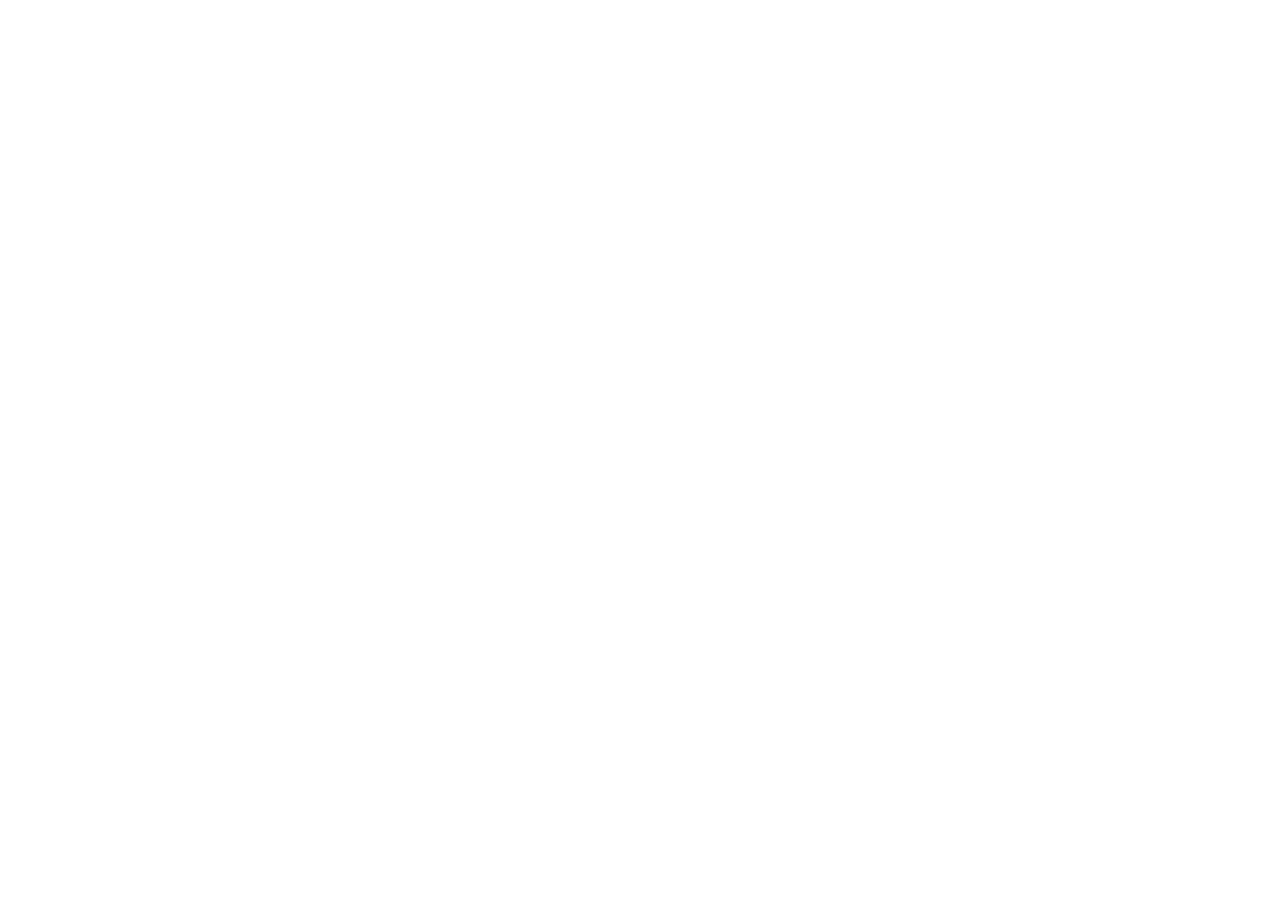
==== index.html @ be6719bd "Initial commit" ====
<!DOCTYPE html>
<html lang="en">
<head>
  <meta charset="UTF-8">
  <meta http-equiv="X-UA-Compatible" content="IE=edge">
  <meta name="viewport" content="width=device-width, initial-scale=1.0">
  <title>Dars-9</title>
  <link rel="stylesheet" href="css/main.css">
</head>
<body>

</body>
</html>
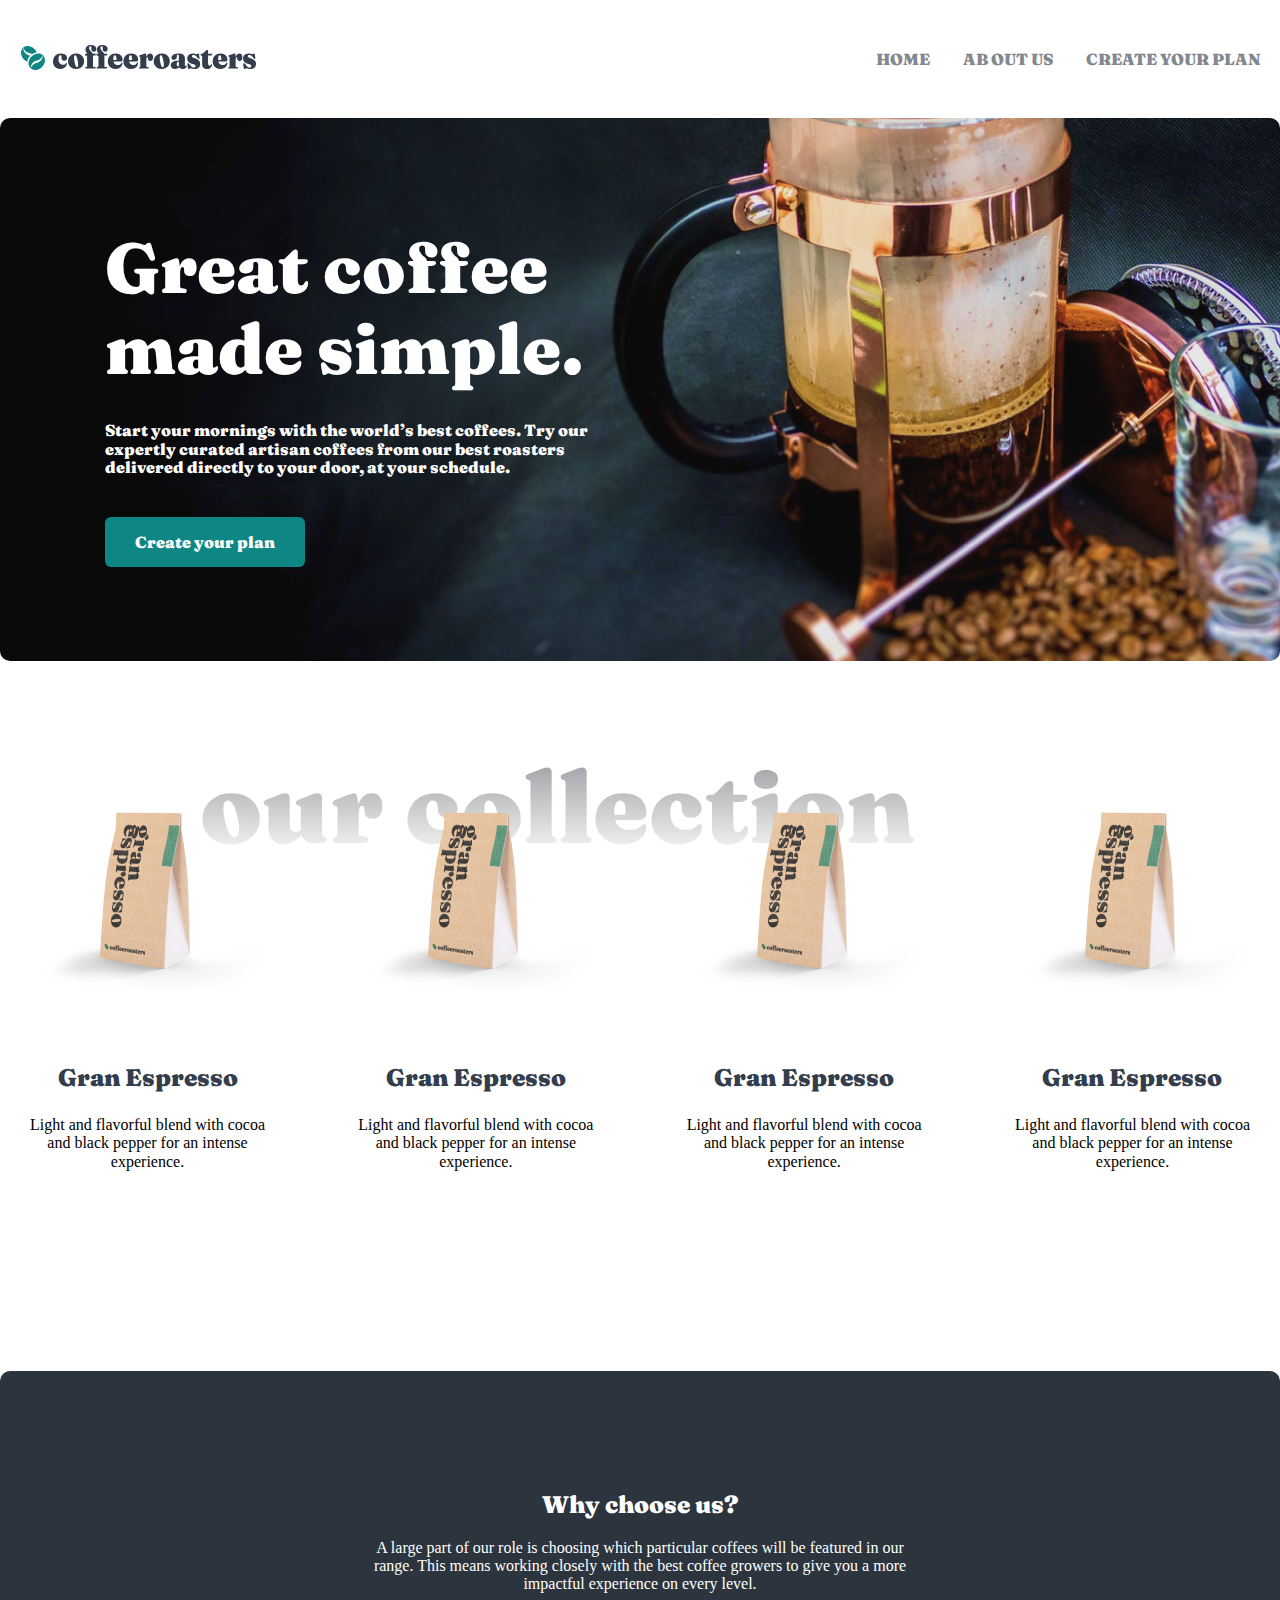
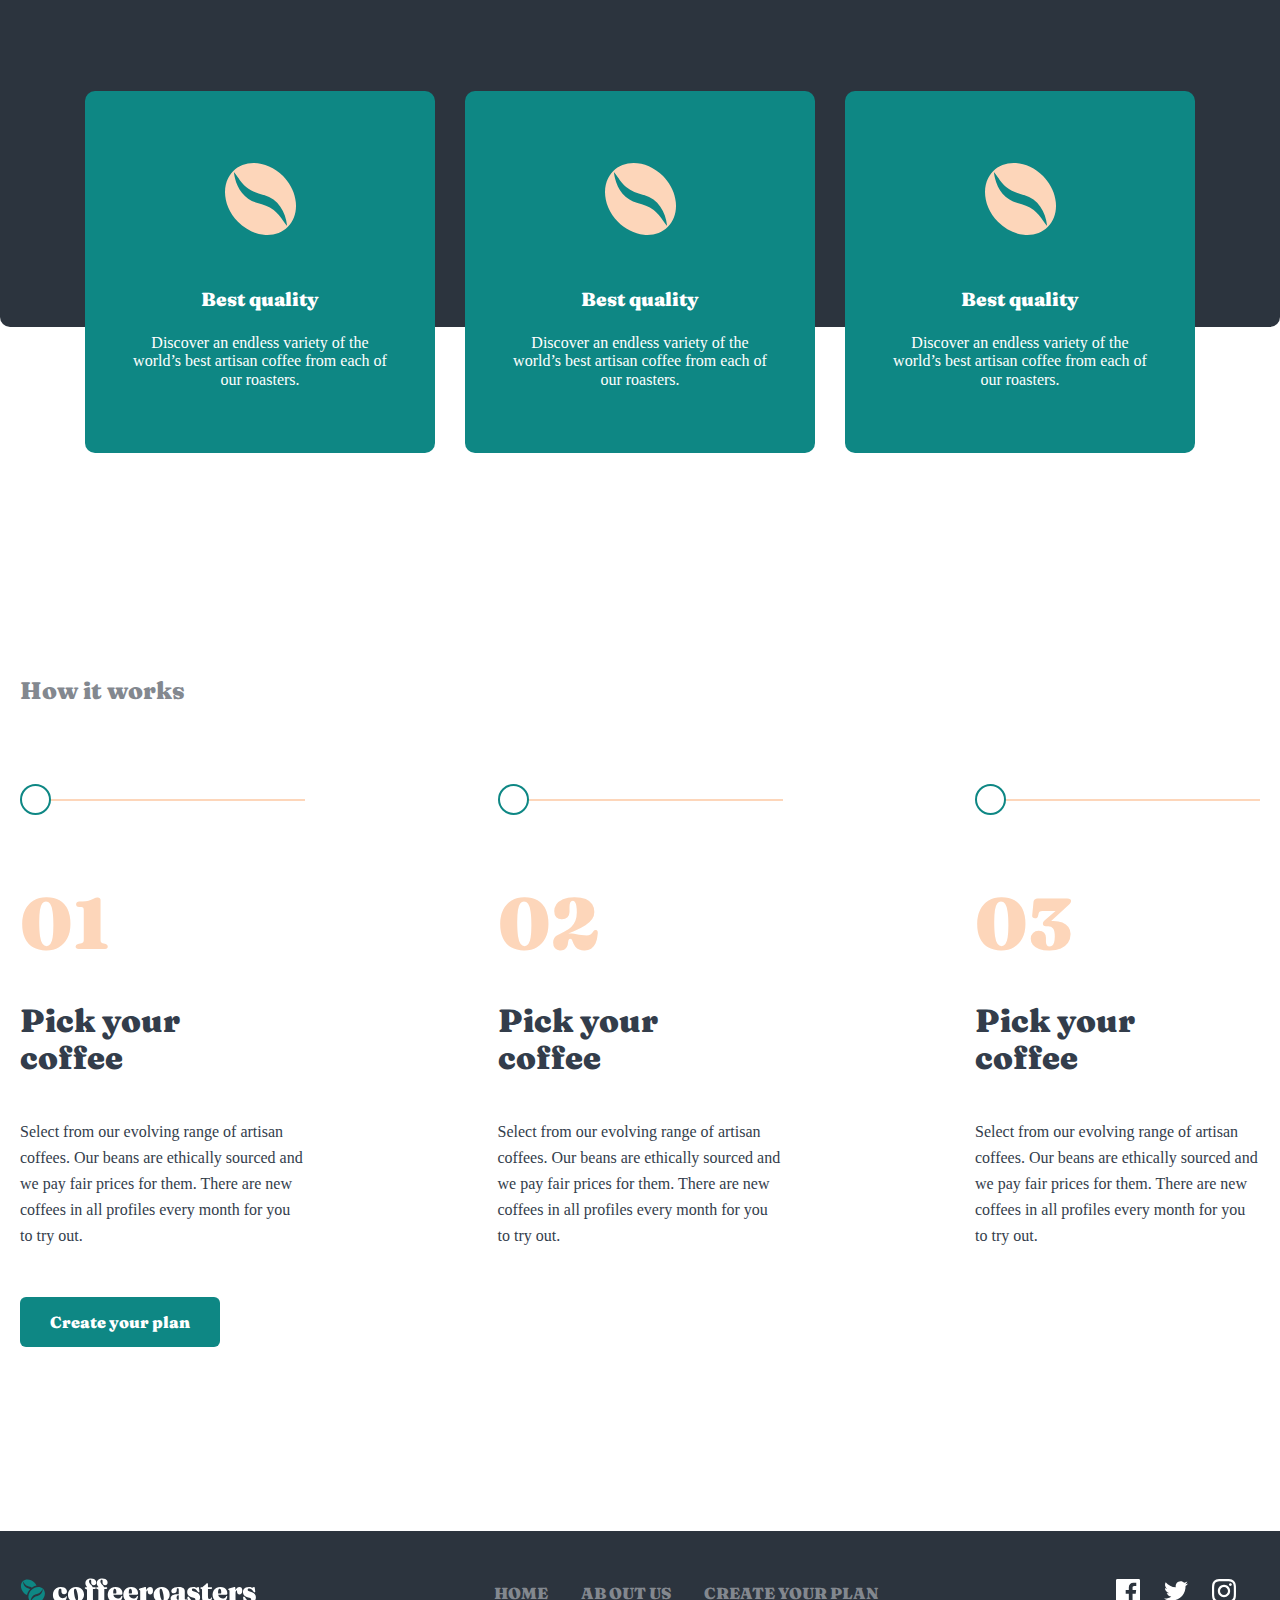
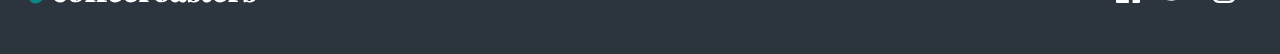
==== commit 1f959dd0: "home page" ====
--- a/index.html
+++ b/index.html
@@ -1,13 +1,311 @@
 <!DOCTYPE html>
 <html lang="en">
-<head>
-  <meta charset="UTF-8">
-  <meta http-equiv="X-UA-Compatible" content="IE=edge">
-  <meta name="viewport" content="width=device-width, initial-scale=1.0">
-  <title>Dars-9</title>
-  <link rel="stylesheet" href="css/main.css">
-</head>
-<body>
-
-</body>
-</html>+  <head>
+    <meta charset="UTF-8" />
+    <meta http-equiv="X-UA-Compatible" content="IE=edge" />
+    <meta name="viewport" content="width=device-width, initial-scale=1.0" />
+    <title>Cofferoasters</title>
+    <link rel="stylesheet" href="css/main.css" />
+  </head>
+  <body>
+    <header class="site-header">
+      <section class="header-section">
+        <div class="header-section__wrapper container">
+          <a class="site-logo" href="index.html">
+            <svg
+              width="237"
+              height="27"
+              viewBox="0 0 237 27"
+              fill="none"
+              xmlns="http://www.w3.org/2000/svg"
+            >
+              <g id="Group 5">
+                <path
+                  id="coffeeroasters"
+                  fill-rule="evenodd"
+                  clip-rule="evenodd"
+                  d="M75.7514 23.8595C75.7514 24.3664 75.4961 24.6198 74.9854 24.6198H65.9885C65.7712 24.6198 65.5946 24.5565 65.4588 24.4298C65.323 24.303 65.2551 24.124 65.2551 23.8926C65.2551 23.6942 65.3013 23.5344 65.3936 23.4132C65.486 23.292 65.6299 23.1928 65.8255 23.1157L66.5264 22.9008C66.7002 22.8457 66.836 22.741 66.9338 22.5868C67.0316 22.4325 67.0805 22.2121 67.0805 21.9256V12.3719C67.0805 12.2176 67.0425 12.0882 66.9664 11.9835C66.8904 11.8788 66.7491 11.7824 66.5427 11.6942L65.5974 11.3802C65.3474 11.259 65.1682 11.1295 65.0595 10.9917C64.9508 10.854 64.8965 10.686 64.8965 10.4876C64.8965 10.2893 64.9644 10.1267 65.1002 10L65.1536 9.95545C65.2837 9.85843 65.4534 9.80992 65.6625 9.80992H67.0928L67.0815 9.71333C67.051 9.52014 66.9746 9.33471 66.8523 9.15702C66.6894 8.92011 66.5046 8.65289 66.2982 8.35537C66.0917 8.05785 65.907 7.70248 65.744 7.28926C65.5811 6.87603 65.4996 6.36639 65.4996 5.76033C65.4996 4.3168 65.9885 3.16253 66.9664 2.29752C67.9444 1.43251 69.3352 1 71.1389 1C72.3015 1 73.2659 1.18733 74.0319 1.56198C74.798 1.93664 75.3711 2.43526 75.7514 3.05785C76.1317 3.68044 76.3219 4.36088 76.3219 5.09917C76.3219 5.9697 76.0964 6.62259 75.6455 7.05785C75.1946 7.49311 74.616 7.71074 73.9097 7.71074C73.1273 7.71074 72.4971 7.4573 72.019 6.95041C71.5409 6.44353 71.3019 5.77135 71.3019 4.93388V3.46281C71.3019 3.07713 71.2258 2.79339 71.0737 2.61157C70.9216 2.42975 70.688 2.33884 70.3729 2.33884C69.9708 2.33884 69.6666 2.47658 69.4601 2.75207C69.2537 3.02755 69.1505 3.42424 69.1505 3.94215C69.1505 4.47107 69.2727 4.96694 69.5172 5.42975C69.7617 5.89256 70.0632 6.32507 70.4218 6.72727C70.7803 7.12948 71.1389 7.51515 71.4975 7.8843C71.856 8.25344 72.1576 8.61708 72.402 8.97521L72.4717 9.08256C72.6037 9.29711 72.6918 9.51066 72.7358 9.72322L72.7507 9.80992H75.1647C75.4146 9.80992 75.6075 9.86226 75.7433 9.96694C75.8791 10.0716 75.947 10.2342 75.947 10.4545C75.947 10.7851 75.8058 11.0551 75.5232 11.2645C75.2407 11.4738 74.7952 11.5785 74.1868 11.5785H73.0295V21.876C73.0295 22.1846 73.0757 22.4215 73.1681 22.5868C73.2604 22.7521 73.4098 22.8512 73.6163 22.8843L75.018 23.0992C75.2679 23.1322 75.4526 23.2121 75.5721 23.3388C75.6917 23.4656 75.7514 23.6391 75.7514 23.8595ZM43.6593 24.2397C42.6814 24.7135 41.5405 24.9504 40.2366 24.9504C38.8567 24.9504 37.6207 24.6584 36.5287 24.0744C35.4367 23.4904 34.5755 22.6446 33.9453 21.5372C33.3151 20.4298 33 19.0826 33 17.4959C33 15.9642 33.3287 14.595 33.9861 13.3884C34.6434 12.1818 35.5589 11.2287 36.7324 10.5289C37.9059 9.8292 39.275 9.47934 40.8397 9.47934C42.1762 9.47934 43.3035 9.67769 44.2216 10.0744C45.1398 10.4711 45.8406 11.0083 46.3242 11.686C46.8077 12.3636 47.0495 13.1212 47.0495 13.9587C47.0495 14.8402 46.7968 15.5317 46.2916 16.0331C45.7863 16.5344 45.099 16.7851 44.2298 16.7851C43.3388 16.7851 42.6624 16.5289 42.2006 16.0165C41.7388 15.5041 41.5079 14.8017 41.5079 13.9091V12.8512C41.5079 12.3113 41.4101 11.9036 41.2145 11.6281C41.0189 11.3526 40.7419 11.2149 40.3833 11.2149C40.0247 11.2149 39.7015 11.3609 39.4135 11.6529C39.1256 11.9449 38.9028 12.3829 38.7453 12.9669C38.5877 13.551 38.509 14.2727 38.509 15.1322C38.509 16.3664 38.691 17.4022 39.055 18.2397C39.419 19.0771 39.9161 19.7052 40.5463 20.124C41.1765 20.5427 41.8936 20.7521 42.6977 20.7521C43.5018 20.7521 44.1755 20.6336 44.7187 20.3967C45.262 20.1598 45.6804 19.7603 45.9737 19.1983C46.1367 19.0441 46.2644 18.9449 46.3568 18.9008C46.4491 18.8567 46.5388 18.8347 46.6257 18.8347C46.7344 18.8457 46.824 18.8981 46.8946 18.9917C46.9652 19.0854 46.9951 19.2314 46.9843 19.4298C46.8973 20.5096 46.5659 21.4628 45.99 22.2893C45.4142 23.1157 44.6373 23.7658 43.6593 24.2397ZM60.2269 23.9091C59.0045 24.5813 57.5838 24.9174 55.9648 24.9174C54.3893 24.9174 53.0066 24.5895 51.8168 23.9339C50.627 23.2782 49.7007 22.3719 49.0379 21.2149C48.3751 20.0579 48.0437 18.719 48.0437 17.1983C48.0437 15.7438 48.3914 14.4353 49.0868 13.2727C49.7822 12.1102 50.7438 11.1873 51.9717 10.5041C53.1995 9.82094 54.612 9.47934 56.2093 9.47934C57.7957 9.47934 59.1811 9.80992 60.3655 10.4711C61.5498 11.1322 62.4734 12.0468 63.1362 13.2149C63.7991 14.3829 64.1305 15.7328 64.1305 17.2645C64.1305 18.719 63.7855 20.022 63.0955 21.1736C62.4055 22.3251 61.4493 23.2369 60.2269 23.9091ZM57.2035 23.1983C56.8667 23.2645 56.538 23.1157 56.2175 22.7521C55.8969 22.3884 55.5927 21.7769 55.3047 20.9174C55.0168 20.0579 54.7424 18.9284 54.4817 17.5289C54.2317 16.1295 54.0905 14.978 54.0579 14.0744C54.0253 13.1708 54.0905 12.4876 54.2535 12.0248C54.4165 11.562 54.6664 11.292 55.0032 11.2149C55.3401 11.1488 55.6687 11.2975 55.9893 11.6612C56.3098 12.0248 56.6168 12.6364 56.9102 13.4959C57.2035 14.3554 57.4806 15.4848 57.7414 16.8843C58.0022 18.2837 58.1461 19.438 58.1733 20.3471C58.2005 21.2562 58.1298 21.9421 57.9614 22.405C57.793 22.8678 57.5404 23.1322 57.2035 23.1983ZM86.3619 24.6198C86.8726 24.6198 87.1279 24.3664 87.1279 23.8595C87.1279 23.6391 87.0681 23.4656 86.9486 23.3388C86.8291 23.2121 86.6444 23.1322 86.3945 23.0992L84.9928 22.8843C84.7863 22.8512 84.6369 22.7521 84.5446 22.5868C84.4522 22.4215 84.406 22.1846 84.406 21.876V11.5785H85.5632C86.1717 11.5785 86.6172 11.4738 86.8997 11.2645C87.1822 11.0551 87.3235 10.7851 87.3235 10.4545C87.3235 10.2342 87.2556 10.0716 87.1198 9.96694C86.9839 9.86226 86.7911 9.80992 86.5411 9.80992H84.1271L84.1122 9.72322C84.0682 9.51066 83.9802 9.29711 83.8482 9.08256L83.7785 8.97521C83.534 8.61708 83.2325 8.25344 82.8739 7.8843C82.5154 7.51515 82.1568 7.12948 81.7982 6.72727C81.4397 6.32507 81.1381 5.89256 80.8937 5.42975C80.6492 4.96694 80.5269 4.47107 80.5269 3.94215C80.5269 3.42424 80.6302 3.02755 80.8366 2.75207C81.0431 2.47658 81.3473 2.33884 81.7493 2.33884C82.0644 2.33884 82.2981 2.42975 82.4502 2.61157C82.6023 2.79339 82.6784 3.07713 82.6784 3.46281V4.93388C82.6784 5.77135 82.9174 6.44353 83.3955 6.95041C83.8736 7.4573 84.5038 7.71074 85.2862 7.71074C85.9924 7.71074 86.571 7.49311 87.022 7.05785C87.4729 6.62259 87.6984 5.9697 87.6984 5.09917C87.6984 4.36088 87.5082 3.68044 87.1279 3.05785C86.7476 2.43526 86.1744 1.93664 85.4084 1.56198C84.6424 1.18733 83.678 1 82.5154 1C80.7117 1 79.3208 1.43251 78.3429 2.29752C77.365 3.16253 76.876 4.3168 76.876 5.76033C76.876 6.36639 76.9575 6.87603 77.1205 7.28926C77.2835 7.70248 77.4682 8.05785 77.6747 8.35537C77.8811 8.65289 78.0658 8.92011 78.2288 9.15702C78.3511 9.33471 78.4275 9.52014 78.458 9.71333L78.4692 9.80992H77.039C76.8299 9.80992 76.6602 9.85843 76.5301 9.95545L76.4767 10C76.3409 10.1267 76.273 10.2893 76.273 10.4876C76.273 10.686 76.3273 10.854 76.436 10.9917C76.5446 11.1295 76.7239 11.259 76.9738 11.3802L77.9192 11.6942C78.1256 11.7824 78.2669 11.8788 78.3429 11.9835C78.419 12.0882 78.457 12.2176 78.457 12.3719V21.9256C78.457 22.2121 78.4081 22.4325 78.3103 22.5868C78.2125 22.741 78.0767 22.8457 77.9029 22.9008L77.202 23.1157C77.0064 23.1928 76.8625 23.292 76.7701 23.4132C76.6777 23.5344 76.6316 23.6942 76.6316 23.8926C76.6316 24.124 76.6995 24.303 76.8353 24.4298C76.9711 24.5565 77.1477 24.6198 77.365 24.6198H86.3619ZM99.1237 24.1405C98.0697 24.6804 96.8528 24.9504 95.4728 24.9504C93.9516 24.9504 92.6151 24.6336 91.4633 24C90.3116 23.3664 89.4124 22.4793 88.7659 21.3388C88.1194 20.1983 87.7961 18.8788 87.7961 17.3802C87.7961 15.8044 88.1085 14.4242 88.7333 13.2397C89.3581 12.0551 90.2627 11.1322 91.447 10.4711C92.6314 9.80992 94.0548 9.47934 95.7173 9.47934C97.1299 9.47934 98.3468 9.75758 99.3682 10.314C100.39 10.8705 101.175 11.6253 101.723 12.5785C102.272 13.5317 102.546 14.5923 102.546 15.7603C102.546 16.2672 102.411 16.6667 102.139 16.9587L102.074 17.0235C101.806 17.2723 101.437 17.3967 100.965 17.3967H93.5147L93.5307 17.4729C93.7284 18.3804 94.0661 19.1071 94.5438 19.6529C95.3587 20.584 96.4453 21.0496 97.8035 21.0496C98.6728 21.0496 99.4416 20.8512 100.11 20.4545C100.778 20.0578 101.226 19.5069 101.454 18.8017C101.585 18.6584 101.702 18.562 101.805 18.5124C101.908 18.4628 101.998 18.438 102.074 18.438C102.182 18.438 102.275 18.4821 102.351 18.5702C102.427 18.6584 102.465 18.8072 102.465 19.0165C102.465 20.0964 102.172 21.0854 101.585 21.9835C100.998 22.8815 100.178 23.6005 99.1237 24.1405ZM93.3447 16.0717C93.3291 15.8181 93.3214 15.5546 93.3214 15.281C93.3214 14.2452 93.3975 13.4298 93.5496 12.8347C93.7017 12.2397 93.8973 11.8182 94.1363 11.5702C94.3754 11.3223 94.6416 11.1983 94.935 11.1983C95.3153 11.1983 95.6711 11.5234 96.0025 12.1736C96.3339 12.8237 96.4996 13.9036 96.4996 15.4132C96.4996 15.876 96.2932 16.1074 95.8803 16.1074H93.3467L93.3447 16.0717ZM114.705 24.1405C113.651 24.6804 112.434 24.9504 111.054 24.9504C109.533 24.9504 108.197 24.6336 107.045 24C105.893 23.3664 104.994 22.4793 104.347 21.3388C103.701 20.1983 103.378 18.8788 103.378 17.3802C103.378 15.8044 103.69 14.4242 104.315 13.2397C104.94 12.0551 105.844 11.1322 107.029 10.4711C108.213 9.80992 109.636 9.47934 111.299 9.47934C112.711 9.47934 113.928 9.75758 114.95 10.314C115.971 10.8705 116.756 11.6253 117.305 12.5785C117.854 13.5317 118.128 14.5923 118.128 15.7603C118.128 16.2672 117.992 16.6667 117.721 16.9587L117.656 17.0235C117.388 17.2723 117.018 17.3967 116.547 17.3967H109.096L109.112 17.4729C109.31 18.3804 109.648 19.1071 110.125 19.6529C110.94 20.584 112.027 21.0496 113.385 21.0496C114.254 21.0496 115.023 20.8512 115.691 20.4545C116.36 20.0578 116.808 19.5069 117.036 18.8017C117.166 18.6584 117.283 18.562 117.386 18.5124C117.49 18.4628 117.579 18.438 117.655 18.438C117.764 18.438 117.856 18.4821 117.932 18.5702C118.008 18.6584 118.046 18.8072 118.046 19.0165C118.046 20.0964 117.753 21.0854 117.166 21.9835C116.58 22.8815 115.759 23.6005 114.705 24.1405ZM108.926 16.0717C108.911 15.8181 108.903 15.5546 108.903 15.281C108.903 14.2452 108.979 13.4298 109.131 12.8347C109.283 12.2397 109.479 11.8182 109.718 11.5702C109.957 11.3223 110.223 11.1983 110.517 11.1983C110.897 11.1983 111.253 11.5234 111.584 12.1736C111.915 12.8237 112.081 13.9036 112.081 15.4132C112.081 15.876 111.875 16.1074 111.462 16.1074H108.928L108.926 16.0717ZM128.6 24.4132C128.464 24.551 128.266 24.6198 128.005 24.6198H119.856C119.617 24.6198 119.429 24.5537 119.293 24.4215C119.158 24.2893 119.09 24.1074 119.09 23.876C119.09 23.6997 119.13 23.5537 119.212 23.438C119.293 23.3223 119.405 23.2149 119.546 23.1157L119.921 22.9669C120.062 22.9008 120.16 22.7961 120.214 22.6529C120.269 22.5096 120.296 22.2727 120.296 21.9421V13.5455C120.296 13.281 120.266 13.0909 120.206 12.9752C120.146 12.8595 120.046 12.7686 119.905 12.7025L119.481 12.6529C119.329 12.5647 119.217 12.4711 119.147 12.3719C119.076 12.2727 119.041 12.146 119.041 11.9917C119.041 11.8154 119.095 11.6584 119.204 11.5207C119.312 11.3829 119.497 11.2645 119.758 11.1653L124.387 9.82645C124.658 9.71625 124.886 9.63912 125.071 9.59504C125.256 9.55096 125.413 9.52893 125.544 9.52893C125.729 9.52893 125.867 9.59504 125.959 9.72727L125.989 9.77523C126.065 9.91344 126.118 10.1344 126.147 10.438L126.271 13.0064L126.299 12.9116C126.354 12.7327 126.415 12.5611 126.481 12.3967C126.878 11.4105 127.402 10.6777 128.054 10.1983C128.706 9.71901 129.418 9.47934 130.189 9.47934C131.123 9.47934 131.841 9.79339 132.34 10.4215C132.84 11.0496 133.09 12.0028 133.09 13.281C133.09 14.5482 132.829 15.4793 132.308 16.0744C131.786 16.6694 131.113 16.9669 130.287 16.9669C129.483 16.9669 128.888 16.7631 128.502 16.3554C128.116 15.9477 127.913 15.3691 127.891 14.6198L127.875 13.9587C127.864 13.7052 127.815 13.5069 127.728 13.3636C127.641 13.2204 127.5 13.1488 127.304 13.1488C127.109 13.1488 126.937 13.2507 126.791 13.4545C126.644 13.6584 126.533 13.9697 126.457 14.3884C126.381 14.8072 126.343 15.3416 126.343 15.9917V21.8099C126.343 22.1185 126.391 22.3636 126.489 22.5455C126.587 22.7273 126.739 22.8402 126.946 22.8843L128.168 23.1322C128.396 23.1653 128.559 23.2507 128.657 23.3884C128.755 23.5262 128.804 23.6887 128.804 23.876C128.804 24.0964 128.736 24.2755 128.6 24.4132ZM141.631 24.9174C143.25 24.9174 144.67 24.5813 145.893 23.9091C147.115 23.2369 148.071 22.3251 148.761 21.1736C149.451 20.022 149.796 18.719 149.796 17.2645C149.796 15.7328 149.465 14.3829 148.802 13.2149C148.139 12.0468 147.216 11.1322 146.031 10.4711C144.847 9.80992 143.462 9.47934 141.875 9.47934C140.278 9.47934 138.865 9.82094 137.637 10.5041C136.41 11.1873 135.448 12.1102 134.753 13.2727C134.057 14.4353 133.71 15.7438 133.71 17.1983C133.71 18.719 134.041 20.0579 134.704 21.2149C135.367 22.3719 136.293 23.2782 137.483 23.9339C138.672 24.5895 140.055 24.9174 141.631 24.9174ZM141.883 22.7521C142.204 23.1157 142.533 23.2645 142.869 23.1983C143.206 23.1322 143.459 22.8678 143.627 22.405C143.796 21.9421 143.866 21.2562 143.839 20.3471C143.812 19.438 143.668 18.2837 143.407 16.8843C143.146 15.4848 142.869 14.3554 142.576 13.4959C142.283 12.6364 141.976 12.0248 141.655 11.6612C141.335 11.2975 141.006 11.1488 140.669 11.2149C140.332 11.292 140.082 11.562 139.919 12.0248C139.756 12.4876 139.691 13.1708 139.724 14.0744C139.756 14.978 139.898 16.1295 140.147 17.5289C140.408 18.9284 140.683 20.0579 140.971 20.9174C141.259 21.7769 141.563 22.3884 141.883 22.7521ZM162.721 24.9504C163.634 24.9504 164.384 24.7824 164.97 24.4463C165.557 24.1102 165.994 23.7107 166.282 23.2479C166.57 22.7851 166.714 22.3609 166.714 21.9752C166.714 21.8099 166.679 21.6722 166.608 21.562C166.538 21.4518 166.443 21.3967 166.323 21.3967C166.269 21.3967 166.22 21.4077 166.176 21.4298C166.133 21.4518 166.095 21.4848 166.062 21.5289C166.008 21.7273 165.924 21.865 165.81 21.9421C165.696 22.0193 165.573 22.0578 165.443 22.0578C165.258 22.0578 165.12 21.9945 165.027 21.8678C164.935 21.741 164.889 21.573 164.889 21.3636V14.0579C164.889 12.6033 164.397 11.4766 163.414 10.6777C162.43 9.87879 160.89 9.47934 158.793 9.47934C157.163 9.47934 155.802 9.6832 154.71 10.0909C153.618 10.4986 152.798 11.0193 152.249 11.6529C151.701 12.2865 151.426 12.9339 151.426 13.595C151.426 14.3003 151.63 14.8375 152.037 15.2066C152.445 15.5758 153.034 15.7603 153.806 15.7603C154.751 15.7603 155.495 15.5041 156.039 14.9917C156.582 14.4793 156.854 13.8154 156.854 13V11.7438C156.854 11.4353 156.949 11.1956 157.139 11.0248C157.329 10.854 157.565 10.7686 157.848 10.7686C158.152 10.7686 158.394 10.8815 158.573 11.1074C158.752 11.3333 158.842 11.6391 158.842 12.0248L158.842 16.843L158.755 16.8241C158.493 16.7735 158.189 16.7446 157.844 16.7373L157.669 16.7355C155.332 16.7355 153.591 17.1322 152.445 17.9256C151.299 18.719 150.725 19.8264 150.725 21.2479C150.725 22.3278 151.119 23.2149 151.907 23.9091C152.695 24.6033 153.741 24.9504 155.044 24.9504C156.022 24.9504 156.935 24.7493 157.783 24.3471C158.418 24.0455 158.935 23.6493 159.332 23.1586L159.355 23.1299L159.379 23.2039C159.504 23.5612 159.733 23.8813 160.067 24.1642L160.17 24.2479C160.773 24.7163 161.624 24.9504 162.721 24.9504ZM157.106 21.8347C157.372 22.1928 157.723 22.3719 158.158 22.3719L158.251 22.3687C158.436 22.3558 158.615 22.3041 158.789 22.2137L158.842 22.1837V17.9422L158.761 17.9174C158.576 17.8678 158.359 17.843 158.109 17.843C157.685 17.843 157.345 18.0413 157.09 18.438C156.835 18.8347 156.707 19.4187 156.707 20.1901C156.707 20.9284 156.84 21.4766 157.106 21.8347ZM174.212 25C176.146 25 177.629 24.5537 178.661 23.6612C179.694 22.7686 180.21 21.551 180.21 20.0083C180.21 19.0716 180.036 18.2507 179.688 17.5455C179.34 16.8402 178.732 16.2149 177.863 15.6694C176.993 15.124 175.771 14.6088 174.195 14.124C173.609 13.9366 173.155 13.7466 172.834 13.5537C172.514 13.3609 172.294 13.1543 172.174 12.9339C172.055 12.7135 171.995 12.4766 171.995 12.2231C171.995 11.8485 172.131 11.5455 172.403 11.314C172.674 11.0826 173.076 10.9669 173.609 10.9669C174.348 10.9669 175.046 11.2149 175.703 11.7107C176.36 12.2066 177.086 13.0551 177.879 14.2562C178.085 14.5096 178.292 14.6942 178.498 14.8099C178.705 14.9256 178.9 14.9614 179.085 14.9174C179.313 14.8512 179.454 14.6997 179.509 14.4628C179.563 14.2259 179.552 13.8871 179.476 13.4463L179.052 10.405C179.009 10.0854 178.927 9.8595 178.808 9.72727C178.688 9.59504 178.531 9.52893 178.335 9.52893C178.161 9.52893 177.944 9.58953 177.683 9.71074C177.423 9.83196 177.164 9.95592 176.909 10.0826C176.654 10.2094 176.461 10.2727 176.331 10.2727C176.211 10.2727 176.034 10.2066 175.801 10.0744C175.567 9.94215 175.239 9.80992 174.815 9.67769C174.391 9.54545 173.842 9.47934 173.169 9.47934C172.049 9.47934 171.042 9.6832 170.145 10.0909C169.249 10.4986 168.542 11.0799 168.026 11.8347C167.51 12.5895 167.252 13.4904 167.252 14.5372C167.252 15.4628 167.445 16.2727 167.831 16.9669C168.217 17.6612 168.806 18.2562 169.599 18.7521C170.392 19.2479 171.392 19.6501 172.598 19.9587C173.38 20.168 173.981 20.3802 174.399 20.595C174.817 20.8099 175.105 21.0441 175.263 21.2975C175.421 21.551 175.499 21.832 175.499 22.1405C175.499 22.5482 175.363 22.8843 175.092 23.1488C174.82 23.4132 174.407 23.5455 173.853 23.5455C173.332 23.5455 172.834 23.4325 172.362 23.2066C171.889 22.9807 171.403 22.5923 170.903 22.0413C170.403 21.4904 169.844 20.7355 169.224 19.7769C169.04 19.5234 168.83 19.3471 168.597 19.2479C168.363 19.1488 168.127 19.1543 167.888 19.2645C167.66 19.3526 167.513 19.5399 167.448 19.8264C167.383 20.1129 167.399 20.4656 167.497 20.8843L168.002 24.1736C168.078 24.5041 168.187 24.7245 168.328 24.8347C168.469 24.9449 168.621 25 168.784 25C168.969 25 169.194 24.9394 169.461 24.8182L170.259 24.4545C170.525 24.3333 170.74 24.2727 170.903 24.2727C171.066 24.2727 171.281 24.3333 171.547 24.4545C171.813 24.5758 172.161 24.697 172.59 24.8182C173.019 24.9394 173.56 25 174.212 25ZM189.663 24.3802C188.946 24.7603 188.098 24.9504 187.12 24.9504C185.469 24.9504 184.227 24.5482 183.396 23.7438C182.565 22.9394 182.149 21.6722 182.149 19.9422V12.4711C182.149 12.2397 182.127 12.0634 182.084 11.9421C182.041 11.8209 181.932 11.7218 181.758 11.6446L180.992 11.3967C180.807 11.3085 180.688 11.2011 180.633 11.0744C180.579 10.9477 180.552 10.7906 180.552 10.6033C180.552 10.3719 180.633 10.1818 180.796 10.0331C180.959 9.8843 181.16 9.80992 181.399 9.80992H182.198C182.296 9.80992 182.399 9.77135 182.508 9.69421C182.616 9.61708 182.763 9.46281 182.948 9.23141L185.963 6.70248C186.18 6.43802 186.398 6.23691 186.615 6.09917C186.832 5.96143 187.05 5.89256 187.267 5.89256C187.517 5.89256 187.712 5.9697 187.854 6.12397L187.898 6.17866C188.01 6.3332 188.066 6.55739 188.066 6.85124L188.065 9.80992H191.472C191.711 9.80992 191.896 9.86226 192.026 9.96694C192.157 10.0716 192.222 10.2342 192.222 10.4545C192.222 10.7631 192.086 11.0275 191.814 11.2479L191.754 11.2935C191.48 11.4835 191.065 11.5785 190.51 11.5785H188.065L188.066 19.1157C188.066 19.9421 188.204 20.5537 188.481 20.9504C188.758 21.3471 189.163 21.5455 189.695 21.5455C189.924 21.5455 190.136 21.4959 190.331 21.3967C190.527 21.2975 190.703 21.168 190.861 21.0083C191.018 20.8485 191.168 20.6694 191.309 20.4711C191.45 20.2727 191.586 20.0744 191.717 19.876C191.825 19.832 191.92 19.8512 192.002 19.9339C192.083 20.0165 192.119 20.1846 192.108 20.438C192.032 21.3306 191.784 22.1157 191.366 22.7934C190.948 23.4711 190.38 24 189.663 24.3802ZM200.339 24.9504C201.718 24.9504 202.935 24.6804 203.989 24.1405C205.043 23.6005 205.864 22.8815 206.451 21.9835C207.037 21.0854 207.331 20.0964 207.331 19.0165C207.331 18.8072 207.293 18.6584 207.217 18.5702C207.14 18.4821 207.048 18.438 206.939 18.438C206.863 18.438 206.774 18.4628 206.671 18.5124C206.567 18.562 206.451 18.6584 206.32 18.8017C206.092 19.5069 205.644 20.0578 204.975 20.4545C204.307 20.8512 203.538 21.0496 202.669 21.0496C201.311 21.0496 200.224 20.584 199.409 19.6529C198.932 19.1071 198.594 18.3804 198.396 17.4729L198.38 17.3967H205.831C206.303 17.3967 206.672 17.2723 206.94 17.0235L207.005 16.9587C207.276 16.6667 207.412 16.2672 207.412 15.7603C207.412 14.5923 207.138 13.5317 206.589 12.5785C206.04 11.6253 205.255 10.8705 204.234 10.314C203.212 9.75758 201.996 9.47934 200.583 9.47934C198.921 9.47934 197.497 9.80992 196.313 10.4711C195.128 11.1322 194.224 12.0551 193.599 13.2397C192.974 14.4242 192.662 15.8044 192.662 17.3802C192.662 18.8788 192.985 20.1983 193.632 21.3388C194.278 22.4793 195.177 23.3664 196.329 24C197.481 24.6336 198.817 24.9504 200.339 24.9504ZM198.187 15.281C198.187 15.5546 198.195 15.8181 198.21 16.0717L198.212 16.1074H200.746C201.159 16.1074 201.365 15.876 201.365 15.4132C201.365 13.9036 201.2 12.8237 200.868 12.1736C200.537 11.5234 200.181 11.1983 199.801 11.1983C199.507 11.1983 199.241 11.3223 199.002 11.5702C198.763 11.8182 198.567 12.2397 198.415 12.8347C198.263 13.4298 198.187 14.2452 198.187 15.281ZM217.289 24.6198C217.55 24.6198 217.748 24.551 217.884 24.4132C218.02 24.2755 218.088 24.0964 218.088 23.876C218.088 23.6887 218.039 23.5262 217.941 23.3884C217.843 23.2507 217.68 23.1653 217.452 23.1322L216.23 22.8843C216.023 22.8402 215.871 22.7273 215.773 22.5455C215.676 22.3636 215.627 22.1185 215.627 21.8099V15.9917C215.627 15.3416 215.665 14.8072 215.741 14.3884C215.817 13.9697 215.928 13.6584 216.075 13.4545C216.222 13.2507 216.393 13.1488 216.588 13.1488C216.784 13.1488 216.925 13.2204 217.012 13.3636C217.099 13.5069 217.148 13.7052 217.159 13.9587L217.175 14.6198C217.197 15.3691 217.4 15.9477 217.786 16.3554C218.172 16.7631 218.767 16.9669 219.571 16.9669C220.397 16.9669 221.07 16.6694 221.592 16.0744C222.114 15.4793 222.374 14.5482 222.374 13.281C222.374 12.0028 222.124 11.0496 221.625 10.4215C221.125 9.79339 220.408 9.47934 219.473 9.47934C218.702 9.47934 217.99 9.71901 217.338 10.1983C216.686 10.6777 216.162 11.4105 215.765 12.3967C215.699 12.5611 215.639 12.7327 215.583 12.9116L215.555 13.0069L215.431 10.438C215.402 10.1344 215.35 9.91344 215.273 9.77523L215.244 9.72727C215.151 9.59504 215.013 9.52893 214.828 9.52893C214.698 9.52893 214.54 9.55096 214.355 9.59504C214.171 9.63912 213.942 9.71625 213.671 9.82645L209.042 11.1653C208.781 11.2645 208.596 11.3829 208.488 11.5207C208.379 11.6584 208.325 11.8154 208.325 11.9917C208.325 12.146 208.36 12.2727 208.431 12.3719C208.501 12.4711 208.613 12.5647 208.765 12.6529L209.189 12.7025C209.33 12.7686 209.43 12.8595 209.49 12.9752C209.55 13.0909 209.58 13.281 209.58 13.5455V21.9421C209.58 22.2727 209.553 22.5096 209.498 22.6529C209.444 22.7961 209.346 22.9008 209.205 22.9669L208.83 23.1157C208.689 23.2149 208.577 23.3223 208.496 23.438C208.414 23.5537 208.374 23.6997 208.374 23.876C208.374 24.1074 208.442 24.2893 208.577 24.4215C208.713 24.5537 208.901 24.6198 209.14 24.6198H217.289ZM234.452 23.6612C233.419 24.5537 231.936 25 230.002 25C229.35 25 228.81 24.9394 228.38 24.8182C227.951 24.697 227.603 24.5758 227.337 24.4545C227.071 24.3333 226.856 24.2727 226.693 24.2727C226.53 24.2727 226.316 24.3333 226.05 24.4545L225.251 24.8182C224.985 24.9394 224.759 25 224.575 25C224.412 25 224.26 24.9449 224.118 24.8347C223.977 24.7245 223.868 24.5041 223.792 24.1736L223.287 20.8843C223.189 20.4656 223.173 20.1129 223.238 19.8264C223.303 19.5399 223.45 19.3526 223.678 19.2645C223.917 19.1543 224.154 19.1488 224.387 19.2479C224.621 19.3471 224.83 19.5234 225.015 19.7769C225.634 20.7355 226.194 21.4904 226.693 22.0413C227.193 22.5923 227.68 22.9807 228.152 23.2066C228.625 23.4325 229.122 23.5455 229.644 23.5455C230.198 23.5455 230.611 23.4132 230.882 23.1488C231.154 22.8843 231.29 22.5482 231.29 22.1405C231.29 21.832 231.211 21.551 231.053 21.2975C230.896 21.0441 230.608 20.8099 230.19 20.595C229.771 20.3802 229.171 20.168 228.389 19.9587C227.182 19.6501 226.183 19.2479 225.39 18.7521C224.596 18.2562 224.007 17.6612 223.621 16.9669C223.235 16.2727 223.043 15.4628 223.043 14.5372C223.043 13.4904 223.301 12.5895 223.817 11.8347C224.333 11.0799 225.039 10.4986 225.936 10.0909C226.832 9.6832 227.84 9.47934 228.959 9.47934C229.633 9.47934 230.181 9.54545 230.605 9.67769C231.029 9.80992 231.358 9.94215 231.591 10.0744C231.825 10.2066 232.001 10.2727 232.121 10.2727C232.251 10.2727 232.444 10.2094 232.7 10.0826C232.955 9.95592 233.213 9.83196 233.474 9.71074C233.734 9.58953 233.952 9.52893 234.126 9.52893C234.321 9.52893 234.479 9.59504 234.598 9.72727C234.718 9.8595 234.799 10.0854 234.843 10.405L235.267 13.4463C235.343 13.8871 235.353 14.2259 235.299 14.4628C235.245 14.6997 235.104 14.8512 234.875 14.9174C234.691 14.9614 234.495 14.9256 234.289 14.8099C234.082 14.6942 233.876 14.5096 233.669 14.2562C232.876 13.0551 232.151 12.2066 231.493 11.7107C230.836 11.2149 230.138 10.9669 229.399 10.9669C228.867 10.9669 228.465 11.0826 228.193 11.314C227.921 11.5455 227.785 11.8485 227.785 12.2231C227.785 12.4766 227.845 12.7135 227.965 12.9339C228.084 13.1543 228.304 13.3609 228.625 13.5537C228.945 13.7466 229.399 13.9366 229.986 14.124C231.561 14.6088 232.784 15.124 233.653 15.6694C234.522 16.2149 235.131 16.8402 235.478 17.5455C235.826 18.2507 236 19.0716 236 20.0083C236 21.551 235.484 22.7686 234.452 23.6612Z"
+                  fill="#333D4B"
+                />
+                <path
+                  id="Combined Shape"
+                  fill-rule="evenodd"
+                  clip-rule="evenodd"
+                  d="M14.4893 5.00268C10.9749 1.49113 5.76554 0.985619 2.87661 3.87766C-0.0138254 6.76821 0.491663 11.9778 4.00008 15.4908C4.93606 16.4269 6.01454 17.1424 7.15301 17.6554C7.52651 15.4848 8.59748 13.3983 10.2234 11.6853C9.68496 11.4933 9.13297 11.3313 8.55698 11.1738C5.14606 10.2378 3.4511 7.39222 3.05511 4.05617C3.38262 4.45002 3.68082 4.86313 3.97814 5.27503C4.555 6.0742 5.12855 6.86879 5.90654 7.50922C7.11679 8.50576 8.44522 8.89045 9.89855 9.3113C9.95466 9.32755 10.011 9.34385 10.0674 9.36025C10.7559 9.55975 11.3544 9.85525 11.9034 10.2003C13.3464 9.14574 14.9738 8.44373 16.6538 8.15423C16.1423 7.01571 15.4253 5.93869 14.4893 5.00268ZM8.54648 18.4894C8.76998 16.3159 9.82296 14.1903 11.5104 12.5028C15.0248 8.99124 20.2342 8.48423 23.1232 11.3778C26.0136 14.2683 25.5096 19.4779 21.9967 22.991C20.3092 24.6785 18.1838 25.7315 16.0103 25.9565C15.7208 25.985 15.4343 26 15.1538 26C13.2849 26 11.6154 25.3445 10.3854 24.1145C8.96947 22.7 8.31549 20.7019 8.54648 18.4894ZM13.6869 20.2729C14.8388 19.3939 16.0853 19.0459 17.4413 18.6754C20.8522 17.7394 22.5457 14.8938 22.9432 11.5578C22.6184 11.9494 22.3224 12.3598 22.0273 12.7688C21.4487 13.5709 20.8735 14.3681 20.0917 15.0108C18.8778 16.009 17.5463 16.3943 16.0864 16.8168L15.9308 16.8619C12.5934 17.8309 10.9434 20.6524 10.5624 23.936C10.8912 23.541 11.1924 23.1309 11.492 22.7229C12.1423 21.8374 12.7852 20.962 13.6869 20.2729Z"
+                  fill="#0E8784"
+                />
+              </g>
+            </svg>
+          </a>
+          <div class="header-section__nav-wrapper">
+            <nav class="site-nav">
+              <ul class="site-nav__list">
+                <li class="site-nav__item">
+                  <a class="site-nav__item-link" href="index.html">home</a>
+                </li>
+                <li class="site-nav__item">
+                  <a class="site-nav__item-link" href="about.html">ab out us</a>
+                </li>
+                <li class="site-nav__item">
+                  <a class="site-nav__item-link" href="contact.html"
+                    >create your plan</a
+                  >
+                </li>
+              </ul>
+            </nav>
+          </div>
+          <button class="header-section__nav-btn">
+            <span class="header-section__btn-top"></span>
+            <span class="header-section__btn-center"></span>
+            <span class="header-section__btn-bottom"></span>
+          </button>
+        </div>
+      </section>
+    </header>
+    <main class="site-main">
+      <section class="hero-section">
+        <div class="container hero-section__wrapper">
+          <div class="hero-section__content-wrapper">
+            <h2 class="hero-section__title">Great coffee made simple.</h2>
+            <p class="hero-section__text">
+              Start your mornings with the world’s best coffees. Try our
+              expertly curated artisan coffees from our best roasters delivered
+              directly to your door, at your schedule.
+            </p>
+            <a class="primary-link" href="contact.html">Create your plan</a>
+          </div>
+        </div>
+      </section>
+      <section class="collection">
+        <div class="container collection__wrapper">
+          <h2 class="collection__title">our collection</h2>
+          <ul class="collection__cards">
+            <li class="collection__card">
+              <img
+                class="collection__card-img"
+                src="./img/collectionCardImg.png"
+                alt="Gran Espresso"
+                width="255"
+                height="193"
+              />
+              <h3 class="collection__card-title">Gran Espresso</h3>
+              <p class="collection__card-text">
+                Light and flavorful blend with cocoa and black pepper for an
+                intense experience.
+              </p>
+            </li>
+            <li class="collection__card">
+              <img
+                class="collection__card-img"
+                src="./img/collectionCardImg.png"
+                alt="Gran Espresso"
+                width="255"
+                height="193"
+              />
+              <h3 class="collection__card-title">Gran Espresso</h3>
+              <p class="collection__card-text">
+                Light and flavorful blend with cocoa and black pepper for an
+                intense experience.
+              </p>
+            </li>
+            <li class="collection__card">
+              <img
+                class="collection__card-img"
+                src="./img/collectionCardImg.png"
+                alt="Gran Espresso"
+                width="255"
+                height="193"
+              />
+              <h3 class="collection__card-title">Gran Espresso</h3>
+              <p class="collection__card-text">
+                Light and flavorful blend with cocoa and black pepper for an
+                intense experience.
+              </p>
+            </li>
+            <li class="collection__card">
+              <img
+                class="collection__card-img"
+                src="./img/collectionCardImg.png"
+                alt="Gran Espresso"
+                width="255"
+                height="193"
+              />
+              <h3 class="collection__card-title">Gran Espresso</h3>
+              <p class="collection__card-text">
+                Light and flavorful blend with cocoa and black pepper for an
+                intense experience.
+              </p>
+            </li>
+          </ul>
+        </div>
+      </section>
+      <section class="choose">
+        <div class="choose__wrapper container">
+          <div class="choose__title-wrapper">
+            <h2 class="choose__title">Why choose us?</h2>
+            <p class="choose__text">
+              A large part of our role is choosing which particular coffees will
+              be featured in our range. This means working closely with the best
+              coffee growers to give you a more impactful experience on every
+              level.
+            </p>
+          </div>
+          <ul class="choose__cards">
+            <li class="choose__card">
+              <svg
+                width="71"
+                height="72"
+                viewBox="0 0 71 72"
+                fill="none"
+                xmlns="http://www.w3.org/2000/svg"
+              >
+                <path
+                  fill-rule="evenodd"
+                  clip-rule="evenodd"
+                  d="M58.0481 13.1037C65.3077 20.4657 69.8383 29.7448 70.8057 39.2263C71.7952 48.8834 68.9819 57.6044 62.8937 63.774C57.5999 69.1425 50.4112 72 42.3706 72C41.1592 72 39.93 71.9325 38.6831 71.802C29.3334 70.821 20.1834 66.2265 12.9238 58.8644C-2.19016 43.5373 -4.36451 20.8122 8.07807 8.19415C20.5118 -4.42828 42.9297 -2.21877 58.0481 13.1037ZM32.5284 40.0363C38.3592 41.6563 43.7285 43.1728 48.6806 47.0069C52.5639 50.0144 55.3299 53.8364 58.1269 57.7013C59.4146 59.4806 60.7088 61.2689 62.1216 62.9911C60.4887 48.6585 53.3843 36.3464 39.0248 32.1209C38.8009 32.0552 38.5778 31.9897 38.3553 31.9245C32.077 30.0836 26.3438 28.4026 21.1197 24.0479C17.76 21.2453 15.2865 17.7667 12.799 14.2682C11.5279 12.4806 10.2532 10.6878 8.85462 8.97729C10.5586 23.5347 17.8493 35.9548 32.5284 40.0363Z"
+                  fill="#FDD6BA"
+                />
+              </svg>
+              <h3 class="choose__card-title">Best quality</h3>
+              <p class="choose__text">
+                Discover an endless variety of the world’s best artisan coffee
+                from each of our roasters.
+              </p>
+            </li>
+            <li class="choose__card">
+              <svg
+                width="71"
+                height="72"
+                viewBox="0 0 71 72"
+                fill="none"
+                xmlns="http://www.w3.org/2000/svg"
+              >
+                <path
+                  fill-rule="evenodd"
+                  clip-rule="evenodd"
+                  d="M58.0481 13.1037C65.3077 20.4657 69.8383 29.7448 70.8057 39.2263C71.7952 48.8834 68.9819 57.6044 62.8937 63.774C57.5999 69.1425 50.4112 72 42.3706 72C41.1592 72 39.93 71.9325 38.6831 71.802C29.3334 70.821 20.1834 66.2265 12.9238 58.8644C-2.19016 43.5373 -4.36451 20.8122 8.07807 8.19415C20.5118 -4.42828 42.9297 -2.21877 58.0481 13.1037ZM32.5284 40.0363C38.3592 41.6563 43.7285 43.1728 48.6806 47.0069C52.5639 50.0144 55.3299 53.8364 58.1269 57.7013C59.4146 59.4806 60.7088 61.2689 62.1216 62.9911C60.4887 48.6585 53.3843 36.3464 39.0248 32.1209C38.8009 32.0552 38.5778 31.9897 38.3553 31.9245C32.077 30.0836 26.3438 28.4026 21.1197 24.0479C17.76 21.2453 15.2865 17.7667 12.799 14.2682C11.5279 12.4806 10.2532 10.6878 8.85462 8.97729C10.5586 23.5347 17.8493 35.9548 32.5284 40.0363Z"
+                  fill="#FDD6BA"
+                />
+              </svg>
+              <h3 class="choose__card-title">Best quality</h3>
+              <p class="choose__text">
+                Discover an endless variety of the world’s best artisan coffee
+                from each of our roasters.
+              </p>
+            </li>
+            <li class="choose__card">
+              <svg
+                width="71"
+                height="72"
+                viewBox="0 0 71 72"
+                fill="none"
+                xmlns="http://www.w3.org/2000/svg"
+              >
+                <path
+                  fill-rule="evenodd"
+                  clip-rule="evenodd"
+                  d="M58.0481 13.1037C65.3077 20.4657 69.8383 29.7448 70.8057 39.2263C71.7952 48.8834 68.9819 57.6044 62.8937 63.774C57.5999 69.1425 50.4112 72 42.3706 72C41.1592 72 39.93 71.9325 38.6831 71.802C29.3334 70.821 20.1834 66.2265 12.9238 58.8644C-2.19016 43.5373 -4.36451 20.8122 8.07807 8.19415C20.5118 -4.42828 42.9297 -2.21877 58.0481 13.1037ZM32.5284 40.0363C38.3592 41.6563 43.7285 43.1728 48.6806 47.0069C52.5639 50.0144 55.3299 53.8364 58.1269 57.7013C59.4146 59.4806 60.7088 61.2689 62.1216 62.9911C60.4887 48.6585 53.3843 36.3464 39.0248 32.1209C38.8009 32.0552 38.5778 31.9897 38.3553 31.9245C32.077 30.0836 26.3438 28.4026 21.1197 24.0479C17.76 21.2453 15.2865 17.7667 12.799 14.2682C11.5279 12.4806 10.2532 10.6878 8.85462 8.97729C10.5586 23.5347 17.8493 35.9548 32.5284 40.0363Z"
+                  fill="#FDD6BA"
+                />
+              </svg>
+              <h3 class="choose__card-title">Best quality</h3>
+              <p class="choose__text">
+                Discover an endless variety of the world’s best artisan coffee
+                from each of our roasters.
+              </p>
+            </li>
+          </ul>
+        </div>
+      </section>
+      <section class="work">
+        <div class="work__wrapper container">
+          <h3 class="work__title">How it works</h3>
+          <ul class="work__list">
+            <li class="work__item">
+              <p class="work__item-num">01</p>
+              <h3 class="work__item-title">Pick your coffee</h3>
+              <p class="work__item-text">
+                Select from our evolving range of artisan coffees. Our beans are
+                ethically sourced and we pay fair prices for them. There are new
+                coffees in all profiles every month for you to try out.
+              </p>
+            </li>
+            <li class="work__item">
+              <p class="work__item-num">02</p>
+              <h3 class="work__item-title">Pick your coffee</h3>
+              <p class="work__item-text">
+                Select from our evolving range of artisan coffees. Our beans are
+                ethically sourced and we pay fair prices for them. There are new
+                coffees in all profiles every month for you to try out.
+              </p>
+            </li>
+            <li class="work__item">
+              <p class="work__item-num">03</p>
+              <h3 class="work__item-title">Pick your coffee</h3>
+              <p class="work__item-text">
+                Select from our evolving range of artisan coffees. Our beans are
+                ethically sourced and we pay fair prices for them. There are new
+                coffees in all profiles every month for you to try out.
+              </p>
+            </li>
+          </ul>
+          <span class="work__item-link">
+            <a class="primary-link" href="contact.html">Create your plan</a>
+          </span>
+        </div>
+      </section>
+    </main>
+    <footer>
+      <section class="footer-section">
+        <div class="footer-section__wrapper container">
+          <a class="site-logo footer-logo" href="index.html">
+            <svg width="236" height="26" viewBox="0 0 236 26" fill="none" xmlns="http://www.w3.org/2000/svg">
+              <path fill-rule="evenodd" clip-rule="evenodd" d="M75.6512 23.3034C75.6512 23.8102 75.3959 24.0637 74.8852 24.0637H65.8883C65.671 24.0637 65.4944 24.0003 65.3586 23.8736C65.2228 23.7469 65.1549 23.5678 65.1549 23.3364C65.1549 23.1381 65.201 22.9783 65.2934 22.8571C65.3858 22.7359 65.5297 22.6367 65.7253 22.5595L66.4262 22.3447C66.6 22.2896 66.7358 22.1849 66.8336 22.0306C66.9314 21.8764 66.9803 21.656 66.9803 21.3695V11.8157C66.9803 11.6615 66.9423 11.532 66.8662 11.4273C66.7902 11.3226 66.6489 11.2262 66.4425 11.1381L65.4971 10.824C65.2472 10.7028 65.0679 10.5733 64.9593 10.4356C64.8506 10.2978 64.7963 10.1298 64.7963 9.93145C64.7963 9.7331 64.8642 9.57057 65 9.44385L65.0534 9.3993C65.1835 9.30228 65.3532 9.25377 65.5623 9.25377H66.9925L66.9813 9.15717C66.9508 8.96399 66.8744 8.77856 66.7521 8.60087C66.5891 8.36396 66.4044 8.09674 66.198 7.79922C65.9915 7.5017 65.8068 7.14633 65.6438 6.7331C65.4808 6.31988 65.3993 5.81024 65.3993 5.20418C65.3993 3.76065 65.8883 2.60638 66.8662 1.74137C67.8441 0.876355 69.235 0.443848 71.0387 0.443848C72.2013 0.443848 73.1657 0.631175 73.9317 1.00583C74.6977 1.38049 75.2709 1.87911 75.6512 2.5017C76.0315 3.12429 76.2217 3.80473 76.2217 4.54302C76.2217 5.41354 75.9962 6.06644 75.5453 6.5017C75.0943 6.93696 74.5157 7.15459 73.8095 7.15459C73.0271 7.15459 72.3969 6.90115 71.9188 6.39426C71.4407 5.88737 71.2017 5.2152 71.2017 4.37773V2.90666C71.2017 2.52098 71.1256 2.23724 70.9735 2.05542C70.8214 1.8736 70.5877 1.78269 70.2726 1.78269C69.8706 1.78269 69.5664 1.92043 69.3599 2.19591C69.1535 2.4714 69.0502 2.86809 69.0502 3.386C69.0502 3.91492 69.1725 4.41079 69.417 4.8736C69.6614 5.33641 69.963 5.76892 70.3215 6.17112C70.6801 6.57332 71.0387 6.959 71.3973 7.32815C71.7558 7.69729 72.0573 8.06093 72.3018 8.41905L72.3715 8.52641C72.5035 8.74096 72.5915 8.95451 72.6355 9.16707L72.6504 9.25377H75.0645C75.3144 9.25377 75.5072 9.30611 75.6431 9.41079C75.7789 9.51547 75.8468 9.67801 75.8468 9.89839C75.8468 10.229 75.7055 10.4989 75.423 10.7083C75.1405 10.9177 74.695 11.0224 74.0865 11.0224H72.9293V21.3199C72.9293 21.6284 72.9755 21.8653 73.0679 22.0306C73.1602 22.1959 73.3096 22.2951 73.5161 22.3281L74.9178 22.543C75.1677 22.5761 75.3524 22.656 75.4719 22.7827C75.5914 22.9094 75.6512 23.083 75.6512 23.3034ZM43.5591 23.6835C42.5812 24.1573 41.4403 24.3943 40.1364 24.3943C38.7564 24.3943 37.5205 24.1022 36.4284 23.5182C35.3364 22.9342 34.4753 22.0885 33.8451 20.981C33.2149 19.8736 32.8998 18.5265 32.8998 16.9397C32.8998 15.408 33.2285 14.0389 33.8859 12.8323C34.5432 11.6257 35.4587 10.6725 36.6322 9.97277C37.8057 9.27305 39.1748 8.92319 40.7394 8.92319C42.0759 8.92319 43.2033 9.12153 44.1214 9.51823C45.0396 9.91492 45.7404 10.4521 46.2239 11.1298C46.7075 11.8075 46.9492 12.5651 46.9492 13.4025C46.9492 14.2841 46.6966 14.9755 46.1913 15.4769C45.6861 15.9783 44.9988 16.229 44.1296 16.229C43.2386 16.229 42.5622 15.9728 42.1004 15.4604C41.6386 14.948 41.4077 14.2455 41.4077 13.3529V12.2951C41.4077 11.7551 41.3099 11.3474 41.1143 11.0719C40.9187 10.7965 40.6417 10.6587 40.2831 10.6587C39.9245 10.6587 39.6013 10.8047 39.3133 11.0967C39.0254 11.3888 38.8026 11.8268 38.6451 12.4108C38.4875 12.9948 38.4087 13.7166 38.4087 14.5761C38.4087 15.8102 38.5907 16.8461 38.9547 17.6835C39.3187 18.521 39.8159 19.1491 40.4461 19.5678C41.0763 19.9865 41.7934 20.1959 42.5975 20.1959C43.4016 20.1959 44.0752 20.0775 44.6185 19.8405C45.1618 19.6036 45.5801 19.2042 45.8735 18.6422C46.0365 18.4879 46.1642 18.3888 46.2565 18.3447C46.3489 18.3006 46.4385 18.2786 46.5255 18.2786C46.6341 18.2896 46.7238 18.3419 46.7944 18.4356C46.865 18.5292 46.8949 18.6753 46.884 18.8736C46.7971 19.9535 46.4657 20.9067 45.8898 21.7331C45.3139 22.5595 44.537 23.2097 43.5591 23.6835ZM60.1267 23.3529C58.9043 24.0251 57.4836 24.3612 55.8646 24.3612C54.2891 24.3612 52.9064 24.0334 51.7166 23.3777C50.5268 22.7221 49.6005 21.8157 48.9377 20.6587C48.2749 19.5017 47.9435 18.1629 47.9435 16.6422C47.9435 15.1876 48.2912 13.8791 48.9866 12.7166C49.682 11.554 50.6436 10.6312 51.8714 9.94798C53.0993 9.26478 54.5118 8.92319 56.1091 8.92319C57.6955 8.92319 59.0809 9.25377 60.2653 9.91492C61.4496 10.5761 62.3732 11.4907 63.036 12.6587C63.6988 13.8268 64.0303 15.1766 64.0303 16.7083C64.0303 18.1629 63.6853 19.4659 62.9953 20.6174C62.3053 21.7689 61.3491 22.6808 60.1267 23.3529ZM57.1033 22.6422C56.7665 22.7083 56.4378 22.5595 56.1172 22.1959C55.7967 21.8323 55.4925 21.2207 55.2045 20.3612C54.9166 19.5017 54.6422 18.3722 54.3814 16.9728C54.1315 15.5733 53.9903 14.4218 53.9577 13.5182C53.9251 12.6146 53.9903 11.9315 54.1533 11.4686C54.3162 11.0058 54.5662 10.7359 54.903 10.6587C55.2398 10.5926 55.5685 10.7414 55.8891 11.105C56.2096 11.4686 56.5166 12.0802 56.8099 12.9397C57.1033 13.7992 57.3804 14.9287 57.6412 16.3281C57.9019 17.7276 58.0459 18.8819 58.0731 19.791C58.1003 20.7 58.0296 21.386 57.8612 21.8488C57.6928 22.3116 57.4402 22.5761 57.1033 22.6422ZM86.2616 24.0637C86.7723 24.0637 87.0277 23.8102 87.0277 23.3034C87.0277 23.083 86.9679 22.9094 86.8484 22.7827C86.7289 22.656 86.5442 22.5761 86.2942 22.543L84.8926 22.3281C84.6861 22.2951 84.5367 22.1959 84.4443 22.0306C84.352 21.8653 84.3058 21.6284 84.3058 21.3199V11.0224H85.463C86.0715 11.0224 86.517 10.9177 86.7995 10.7083C87.082 10.4989 87.2233 10.229 87.2233 9.89839C87.2233 9.67801 87.1554 9.51547 87.0195 9.41079C86.8837 9.30611 86.6908 9.25377 86.4409 9.25377H84.0269L84.012 9.16707C83.968 8.95451 83.88 8.74096 83.748 8.52641L83.6783 8.41905C83.4338 8.06093 83.1323 7.69729 82.7737 7.32815C82.4152 6.959 82.0566 6.57332 81.698 6.17112C81.3394 5.76892 81.0379 5.33641 80.7934 4.8736C80.549 4.41079 80.4267 3.91492 80.4267 3.386C80.4267 2.86809 80.5299 2.4714 80.7364 2.19591C80.9428 1.92043 81.2471 1.78269 81.6491 1.78269C81.9642 1.78269 82.1978 1.8736 82.35 2.05542C82.5021 2.23724 82.5781 2.52098 82.5781 2.90666V4.37773C82.5781 5.2152 82.8172 5.88737 83.2953 6.39426C83.7734 6.90115 84.4036 7.15459 85.1859 7.15459C85.8922 7.15459 86.4708 6.93696 86.9217 6.5017C87.3727 6.06644 87.5981 5.41354 87.5981 4.54302C87.5981 3.80473 87.408 3.12429 87.0277 2.5017C86.6474 1.87911 86.0742 1.38049 85.3082 1.00583C84.5421 0.631175 83.5778 0.443848 82.4152 0.443848C80.6114 0.443848 79.2206 0.876355 78.2427 1.74137C77.2648 2.60638 76.7758 3.76065 76.7758 5.20418C76.7758 5.81024 76.8573 6.31988 77.0203 6.7331C77.1833 7.14633 77.368 7.5017 77.5745 7.79922C77.7809 8.09674 77.9656 8.36396 78.1286 8.60087C78.2508 8.77856 78.3272 8.96399 78.3578 9.15717L78.369 9.25377H76.9388C76.7296 9.25377 76.56 9.30228 76.4299 9.3993L76.3765 9.44385C76.2407 9.57057 76.1728 9.7331 76.1728 9.93145C76.1728 10.1298 76.2271 10.2978 76.3358 10.4356C76.4444 10.5733 76.6237 10.7028 76.8736 10.824L77.8189 11.1381C78.0254 11.2262 78.1666 11.3226 78.2427 11.4273C78.3188 11.532 78.3568 11.6615 78.3568 11.8157V21.3695C78.3568 21.656 78.3079 21.8764 78.2101 22.0306C78.1123 22.1849 77.9765 22.2896 77.8026 22.3447L77.1018 22.5595C76.9062 22.6367 76.7622 22.7359 76.6699 22.8571C76.5775 22.9783 76.5313 23.1381 76.5313 23.3364C76.5313 23.5678 76.5992 23.7469 76.7351 23.8736C76.8709 24.0003 77.0475 24.0637 77.2648 24.0637H86.2616ZM99.0235 23.5843C97.9695 24.1243 96.7526 24.3943 95.3726 24.3943C93.8514 24.3943 92.5149 24.0775 91.3631 23.4438C90.2114 22.8102 89.3122 21.9232 88.6657 20.7827C88.0192 19.6422 87.6959 18.3226 87.6959 16.824C87.6959 15.2483 88.0083 13.8681 88.6331 12.6835C89.2579 11.4989 90.1625 10.5761 91.3468 9.91492C92.5312 9.25377 93.9546 8.92319 95.6171 8.92319C97.0296 8.92319 98.2466 9.20142 99.268 9.7579C100.289 10.3144 101.074 11.0692 101.623 12.0224C102.172 12.9755 102.446 14.0361 102.446 15.2042C102.446 15.7111 102.31 16.1105 102.039 16.4025L101.974 16.4673C101.706 16.7161 101.337 16.8405 100.865 16.8405H93.4145L93.4305 16.9168C93.6282 17.8243 93.9659 18.5509 94.4436 19.0967C95.2585 20.0279 96.3451 20.4934 97.7033 20.4934C98.5726 20.4934 99.3413 20.2951 100.01 19.8984C100.678 19.5017 101.126 18.9507 101.354 18.2455C101.485 18.1022 101.601 18.0058 101.705 17.9562C101.808 17.9067 101.898 17.8819 101.974 17.8819C102.082 17.8819 102.175 17.9259 102.251 18.0141C102.327 18.1022 102.365 18.251 102.365 18.4604C102.365 19.5403 102.071 20.5292 101.485 21.4273C100.898 22.3254 100.077 23.0444 99.0235 23.5843ZM93.2444 15.5156C93.2289 15.262 93.2212 14.9984 93.2212 14.7248C93.2212 13.689 93.2972 12.8736 93.4494 12.2786C93.6015 11.6835 93.7971 11.262 94.0361 11.0141C94.2752 10.7662 94.5414 10.6422 94.8347 10.6422C95.215 10.6422 95.5709 10.9673 95.9023 11.6174C96.2337 12.2675 96.3994 13.3474 96.3994 14.8571C96.3994 15.3199 96.193 15.5513 95.7801 15.5513H93.2465L93.2444 15.5156ZM114.605 23.5843C113.551 24.1243 112.334 24.3943 110.954 24.3943C109.433 24.3943 108.096 24.0775 106.945 23.4438C105.793 22.8102 104.894 21.9232 104.247 20.7827C103.601 19.6422 103.277 18.3226 103.277 16.824C103.277 15.2483 103.59 13.8681 104.215 12.6835C104.839 11.4989 105.744 10.5761 106.928 9.91492C108.113 9.25377 109.536 8.92319 111.199 8.92319C112.611 8.92319 113.828 9.20142 114.85 9.7579C115.871 10.3144 116.656 11.0692 117.205 12.0224C117.753 12.9755 118.028 14.0361 118.028 15.2042C118.028 15.7111 117.892 16.1105 117.62 16.4025L117.555 16.4673C117.288 16.7161 116.918 16.8405 116.447 16.8405H108.996L109.012 16.9168C109.21 17.8243 109.547 18.5509 110.025 19.0967C110.84 20.0279 111.927 20.4934 113.285 20.4934C114.154 20.4934 114.923 20.2951 115.591 19.8984C116.259 19.5017 116.708 18.9507 116.936 18.2455C117.066 18.1022 117.183 18.0058 117.286 17.9562C117.389 17.9067 117.479 17.8819 117.555 17.8819C117.664 17.8819 117.756 17.9259 117.832 18.0141C117.908 18.1022 117.946 18.251 117.946 18.4604C117.946 19.5403 117.653 20.5292 117.066 21.4273C116.479 22.3254 115.659 23.0444 114.605 23.5843ZM108.826 15.5156C108.81 15.262 108.803 14.9984 108.803 14.7248C108.803 13.689 108.879 12.8736 109.031 12.2786C109.183 11.6835 109.379 11.262 109.618 11.0141C109.857 10.7662 110.123 10.6422 110.416 10.6422C110.797 10.6422 111.152 10.9673 111.484 11.6174C111.815 12.2675 111.981 13.3474 111.981 14.8571C111.981 15.3199 111.775 15.5513 111.362 15.5513H108.828L108.826 15.5156ZM128.5 23.8571C128.364 23.9948 128.166 24.0637 127.905 24.0637H119.755C119.516 24.0637 119.329 23.9976 119.193 23.8653C119.057 23.7331 118.989 23.5513 118.989 23.3199C118.989 23.1436 119.03 22.9976 119.112 22.8819C119.193 22.7662 119.304 22.6587 119.446 22.5596L119.821 22.4108C119.962 22.3447 120.06 22.24 120.114 22.0967C120.168 21.9535 120.195 21.7166 120.195 21.386V12.9893C120.195 12.7248 120.166 12.5348 120.106 12.4191C120.046 12.3034 119.946 12.2124 119.804 12.1463L119.381 12.0967C119.228 12.0086 119.117 11.9149 119.046 11.8157C118.976 11.7166 118.94 11.5899 118.94 11.4356C118.94 11.2593 118.995 11.1022 119.103 10.9645C119.212 10.8268 119.397 10.7083 119.658 10.6091L124.286 9.27029C124.558 9.1601 124.786 9.08297 124.971 9.03889C125.156 8.99481 125.313 8.97277 125.444 8.97277C125.628 8.97277 125.767 9.03889 125.859 9.17112L125.889 9.21907C125.965 9.35729 126.018 9.57822 126.047 9.88186L126.171 12.4503L126.199 12.3555C126.254 12.1766 126.315 12.0049 126.381 11.8405C126.777 10.8543 127.302 10.1215 127.954 9.64219C128.606 9.16286 129.317 8.92319 130.089 8.92319C131.023 8.92319 131.74 9.23724 132.24 9.86534C132.74 10.4934 132.99 11.4466 132.99 12.7248C132.99 13.9921 132.729 14.9232 132.208 15.5182C131.686 16.1133 131.012 16.4108 130.187 16.4108C129.382 16.4108 128.788 16.2069 128.402 15.7992C128.016 15.3915 127.812 14.813 127.791 14.0637L127.774 13.4025C127.763 13.1491 127.715 12.9507 127.628 12.8075C127.541 12.6642 127.399 12.5926 127.204 12.5926C127.008 12.5926 126.837 12.6945 126.691 12.8984C126.544 13.1023 126.432 13.4135 126.356 13.8323C126.28 14.251 126.242 14.7854 126.242 15.4356V21.2538C126.242 21.5623 126.291 21.8075 126.389 21.9893C126.487 22.1711 126.639 22.2841 126.845 22.3281L128.068 22.5761C128.296 22.6091 128.459 22.6945 128.557 22.8323C128.654 22.97 128.703 23.1326 128.703 23.3199C128.703 23.5403 128.635 23.7193 128.5 23.8571ZM141.53 24.3612C143.149 24.3612 144.57 24.0251 145.793 23.3529C147.015 22.6808 147.971 21.7689 148.661 20.6174C149.351 19.4659 149.696 18.1629 149.696 16.7083C149.696 15.1766 149.365 13.8268 148.702 12.6587C148.039 11.4907 147.115 10.5761 145.931 9.91492C144.747 9.25377 143.361 8.92319 141.775 8.92319C140.178 8.92319 138.765 9.26478 137.537 9.94798C136.309 10.6312 135.348 11.554 134.652 12.7166C133.957 13.8791 133.609 15.1876 133.609 16.6422C133.609 18.1629 133.941 19.5017 134.604 20.6587C135.266 21.8157 136.193 22.7221 137.382 23.3777C138.572 24.0334 139.955 24.3612 141.53 24.3612ZM141.783 22.1959C142.104 22.5595 142.432 22.7083 142.769 22.6422C143.106 22.5761 143.359 22.3116 143.527 21.8488C143.695 21.386 143.766 20.7 143.739 19.791C143.712 18.8819 143.568 17.7276 143.307 16.3281C143.046 14.9287 142.769 13.7992 142.476 12.9397C142.182 12.0802 141.875 11.4686 141.555 11.105C141.234 10.7414 140.906 10.5926 140.569 10.6587C140.232 10.7359 139.982 11.0058 139.819 11.4686C139.656 11.9315 139.591 12.6146 139.624 13.5182C139.656 14.4218 139.797 15.5733 140.047 16.9728C140.308 18.3722 140.582 19.5017 140.87 20.3612C141.158 21.2207 141.463 21.8323 141.783 22.1959ZM162.621 24.3943C163.534 24.3943 164.283 24.2262 164.87 23.8901C165.457 23.554 165.894 23.1546 166.182 22.6918C166.47 22.229 166.614 21.8047 166.614 21.4191C166.614 21.2538 166.579 21.116 166.508 21.0058C166.438 20.8956 166.342 20.8405 166.223 20.8405C166.169 20.8405 166.12 20.8516 166.076 20.8736C166.033 20.8956 165.995 20.9287 165.962 20.9728C165.908 21.1711 165.824 21.3089 165.71 21.386C165.595 21.4631 165.473 21.5017 165.343 21.5017C165.158 21.5017 165.02 21.4383 164.927 21.3116C164.835 21.1849 164.789 21.0168 164.789 20.8075V13.5017C164.789 12.0472 164.297 10.9204 163.314 10.1215C162.33 9.32264 160.79 8.92319 158.693 8.92319C157.063 8.92319 155.702 9.12704 154.61 9.53476C153.518 9.94247 152.698 10.4631 152.149 11.0967C151.6 11.7303 151.326 12.3777 151.326 13.0389C151.326 13.7441 151.53 14.2813 151.937 14.6505C152.345 15.0196 152.934 15.2042 153.706 15.2042C154.651 15.2042 155.395 14.948 155.938 14.4356C156.482 13.9232 156.753 13.2593 156.753 12.4438V11.1876C156.753 10.8791 156.848 10.6394 157.039 10.4686C157.229 10.2978 157.465 10.2124 157.748 10.2124C158.052 10.2124 158.294 10.3254 158.473 10.5513C158.652 10.7772 158.742 11.083 158.742 11.4686L158.741 16.2868L158.655 16.268C158.393 16.2173 158.089 16.1884 157.744 16.1812L157.568 16.1794C155.232 16.1794 153.491 16.5761 152.345 17.3695C151.198 18.1629 150.625 19.2703 150.625 20.6918C150.625 21.7717 151.019 22.6587 151.807 23.3529C152.595 24.0472 153.64 24.3943 154.944 24.3943C155.922 24.3943 156.835 24.1932 157.682 23.791C158.318 23.4893 158.835 23.0931 159.232 22.6024L159.254 22.5738L159.278 22.6477C159.404 23.005 159.633 23.3251 159.967 23.608L160.07 23.6918C160.673 24.1601 161.523 24.3943 162.621 24.3943ZM157.006 21.2786C157.272 21.6367 157.623 21.8157 158.057 21.8157L158.151 21.8125C158.336 21.7996 158.515 21.748 158.688 21.6576L158.741 21.6275V17.386L158.66 17.3612C158.476 17.3116 158.258 17.2868 158.008 17.2868C157.585 17.2868 157.245 17.4852 156.99 17.8819C156.734 18.2786 156.607 18.8626 156.607 19.6339C156.607 20.3722 156.74 20.9204 157.006 21.2786ZM174.111 24.4438C176.046 24.4438 177.529 23.9976 178.561 23.105C179.593 22.2124 180.109 20.9948 180.109 19.4521C180.109 18.5155 179.936 17.6945 179.588 16.9893C179.24 16.2841 178.632 15.6587 177.762 15.1133C176.893 14.5678 175.671 14.0527 174.095 13.5678C173.508 13.3805 173.055 13.1904 172.734 12.9976C172.414 12.8047 172.194 12.5981 172.074 12.3777C171.955 12.1573 171.895 11.9204 171.895 11.667C171.895 11.2923 172.031 10.9893 172.302 10.7579C172.574 10.5265 172.976 10.4108 173.508 10.4108C174.247 10.4108 174.945 10.6587 175.603 11.1546C176.26 11.6505 176.986 12.4989 177.779 13.7C177.985 13.9535 178.192 14.1381 178.398 14.2538C178.604 14.3695 178.8 14.4053 178.985 14.3612C179.213 14.2951 179.354 14.1436 179.409 13.9067C179.463 13.6697 179.452 13.3309 179.376 12.8901L178.952 9.84881C178.909 9.52925 178.827 9.30335 178.708 9.17112C178.588 9.03889 178.431 8.97277 178.235 8.97277C178.061 8.97277 177.844 9.03338 177.583 9.15459C177.322 9.2758 177.064 9.39977 176.809 9.52649C176.554 9.65321 176.361 9.71657 176.23 9.71657C176.111 9.71657 175.934 9.65046 175.701 9.51823C175.467 9.386 175.138 9.25377 174.715 9.12153C174.291 8.9893 173.742 8.92319 173.068 8.92319C171.949 8.92319 170.941 9.12704 170.045 9.53476C169.149 9.94247 168.442 10.5237 167.926 11.2786C167.41 12.0334 167.152 12.9342 167.152 13.981C167.152 14.9067 167.345 15.7166 167.731 16.4108C168.116 17.105 168.706 17.7 169.499 18.1959C170.292 18.6918 171.292 19.094 172.498 19.4025C173.28 19.6119 173.881 19.824 174.299 20.0389C174.717 20.2538 175.005 20.4879 175.163 20.7414C175.32 20.9948 175.399 21.2758 175.399 21.5843C175.399 21.9921 175.263 22.3281 174.992 22.5926C174.72 22.8571 174.307 22.9893 173.753 22.9893C173.231 22.9893 172.734 22.8764 172.262 22.6505C171.789 22.4246 171.303 22.0361 170.803 21.4852C170.303 20.9342 169.743 20.1794 169.124 19.2207C168.939 18.9673 168.73 18.791 168.497 18.6918C168.263 18.5926 168.027 18.5981 167.788 18.7083C167.559 18.7965 167.413 18.9838 167.348 19.2703C167.282 19.5568 167.299 19.9094 167.396 20.3281L167.902 23.6174C167.978 23.948 168.086 24.1684 168.228 24.2786C168.369 24.3888 168.521 24.4438 168.684 24.4438C168.869 24.4438 169.094 24.3832 169.36 24.262L170.159 23.8984C170.425 23.7772 170.64 23.7166 170.803 23.7166C170.966 23.7166 171.18 23.7772 171.447 23.8984C171.713 24.0196 172.061 24.1408 172.49 24.262C172.919 24.3832 173.46 24.4438 174.111 24.4438ZM189.563 23.824C188.846 24.2042 187.998 24.3943 187.02 24.3943C185.368 24.3943 184.127 23.9921 183.296 23.1876C182.465 22.3832 182.049 21.116 182.049 19.386V11.9149C182.049 11.6835 182.027 11.5072 181.984 11.386C181.94 11.2648 181.832 11.1656 181.658 11.0885L180.892 10.8405C180.707 10.7524 180.588 10.6449 180.533 10.5182C180.479 10.3915 180.452 10.2345 180.452 10.0472C180.452 9.81575 180.533 9.62567 180.696 9.47691C180.859 9.32815 181.06 9.25377 181.299 9.25377H182.098C182.196 9.25377 182.299 9.2152 182.408 9.13806C182.516 9.06093 182.663 8.90666 182.848 8.67525L185.863 6.14633C186.08 5.88186 186.297 5.68076 186.515 5.54302C186.732 5.40528 186.949 5.33641 187.167 5.33641C187.417 5.33641 187.612 5.41354 187.753 5.56781L187.798 5.6225C187.91 5.77704 187.965 6.00124 187.965 6.29509L187.965 9.25377H191.372C191.611 9.25377 191.796 9.30611 191.926 9.41079C192.056 9.51547 192.122 9.67801 192.122 9.89839C192.122 10.2069 191.986 10.4714 191.714 10.6918L191.653 10.7373C191.38 10.9273 190.965 11.0224 190.41 11.0224H187.965L187.965 18.5596C187.965 19.386 188.104 19.9976 188.381 20.3943C188.658 20.791 189.063 20.9893 189.595 20.9893C189.823 20.9893 190.035 20.9397 190.231 20.8405C190.426 20.7414 190.603 20.6119 190.761 20.4521C190.918 20.2923 191.068 20.1133 191.209 19.9149C191.35 19.7166 191.486 19.5182 191.616 19.3199C191.725 19.2758 191.82 19.2951 191.902 19.3777C191.983 19.4604 192.018 19.6284 192.007 19.8819C191.931 20.7744 191.684 21.5595 191.266 22.2372C190.848 22.9149 190.28 23.4438 189.563 23.824ZM200.238 24.3943C201.618 24.3943 202.835 24.1243 203.889 23.5843C204.943 23.0444 205.764 22.3254 206.35 21.4273C206.937 20.5292 207.23 19.5403 207.23 18.4604C207.23 18.251 207.192 18.1022 207.116 18.0141C207.04 17.9259 206.948 17.8819 206.839 17.8819C206.763 17.8819 206.674 17.9067 206.57 17.9562C206.467 18.0058 206.35 18.1022 206.22 18.2455C205.992 18.9507 205.543 19.5017 204.875 19.8984C204.207 20.2951 203.438 20.4934 202.569 20.4934C201.211 20.4934 200.124 20.0279 199.309 19.0967C198.832 18.5509 198.494 17.8243 198.296 16.9168L198.28 16.8405H205.731C206.202 16.8405 206.572 16.7161 206.84 16.4673L206.904 16.4025C207.176 16.1105 207.312 15.7111 207.312 15.2042C207.312 14.0361 207.038 12.9755 206.489 12.0224C205.94 11.0692 205.155 10.3144 204.134 9.7579C203.112 9.20142 201.895 8.92319 200.483 8.92319C198.82 8.92319 197.397 9.25377 196.213 9.91492C195.028 10.5761 194.124 11.4989 193.499 12.6835C192.874 13.8681 192.562 15.2483 192.562 16.824C192.562 18.3226 192.885 19.6422 193.531 20.7827C194.178 21.9232 195.077 22.8102 196.229 23.4438C197.381 24.0775 198.717 24.3943 200.238 24.3943ZM198.087 14.7248C198.087 14.9984 198.095 15.262 198.11 15.5156L198.112 15.5513H200.646C201.059 15.5513 201.265 15.3199 201.265 14.8571C201.265 13.3474 201.099 12.2675 200.768 11.6174C200.437 10.9673 200.081 10.6422 199.7 10.6422C199.407 10.6422 199.141 10.7662 198.902 11.0141C198.663 11.262 198.467 11.6835 198.315 12.2786C198.163 12.8736 198.087 13.689 198.087 14.7248ZM217.189 24.0637C217.45 24.0637 217.648 23.9948 217.784 23.8571C217.92 23.7193 217.988 23.5403 217.988 23.3199C217.988 23.1326 217.939 22.97 217.841 22.8323C217.743 22.6945 217.58 22.6091 217.352 22.5761L216.129 22.3281C215.923 22.2841 215.771 22.1711 215.673 21.9893C215.575 21.8075 215.526 21.5623 215.526 21.2538V15.4356C215.526 14.7854 215.564 14.251 215.641 13.8323C215.717 13.4135 215.828 13.1023 215.975 12.8984C216.121 12.6945 216.292 12.5926 216.488 12.5926C216.684 12.5926 216.825 12.6642 216.912 12.8075C216.999 12.9507 217.048 13.1491 217.059 13.4025L217.075 14.0637C217.097 14.813 217.3 15.3915 217.686 15.7992C218.072 16.2069 218.667 16.4108 219.471 16.4108C220.297 16.4108 220.97 16.1133 221.492 15.5182C222.013 14.9232 222.274 13.9921 222.274 12.7248C222.274 11.4466 222.024 10.4934 221.524 9.86534C221.025 9.23724 220.307 8.92319 219.373 8.92319C218.601 8.92319 217.89 9.16286 217.238 9.64219C216.586 10.1215 216.062 10.8543 215.665 11.8405C215.599 12.0049 215.538 12.1766 215.483 12.3555L215.455 12.4507L215.331 9.88186C215.302 9.57822 215.249 9.35729 215.173 9.21907L215.143 9.17112C215.051 9.03889 214.913 8.97277 214.728 8.97277C214.597 8.97277 214.44 8.99481 214.255 9.03889C214.07 9.08297 213.842 9.1601 213.571 9.27029L208.942 10.6091C208.681 10.7083 208.496 10.8268 208.388 10.9645C208.279 11.1022 208.225 11.2593 208.225 11.4356C208.225 11.5899 208.26 11.7166 208.331 11.8157C208.401 11.9149 208.513 12.0086 208.665 12.0967L209.088 12.1463C209.23 12.2124 209.33 12.3034 209.39 12.4191C209.45 12.5348 209.48 12.7248 209.48 12.9893V21.386C209.48 21.7166 209.452 21.9535 209.398 22.0967C209.344 22.24 209.246 22.3447 209.105 22.4108L208.73 22.5596C208.589 22.6587 208.477 22.7662 208.396 22.8819C208.314 22.9976 208.274 23.1436 208.274 23.3199C208.274 23.5513 208.341 23.7331 208.477 23.8653C208.613 23.9976 208.801 24.0637 209.04 24.0637H217.189ZM234.351 23.105C233.319 23.9976 231.836 24.4438 229.902 24.4438C229.25 24.4438 228.709 24.3832 228.28 24.262C227.851 24.1408 227.503 24.0196 227.237 23.8984C226.971 23.7772 226.756 23.7166 226.593 23.7166C226.43 23.7166 226.216 23.7772 225.949 23.8984L225.151 24.262C224.885 24.3832 224.659 24.4438 224.474 24.4438C224.311 24.4438 224.159 24.3888 224.018 24.2786C223.877 24.1684 223.768 23.948 223.692 23.6174L223.187 20.3281C223.089 19.9094 223.073 19.5568 223.138 19.2703C223.203 18.9838 223.35 18.7965 223.578 18.7083C223.817 18.5981 224.053 18.5926 224.287 18.6918C224.521 18.791 224.73 18.9673 224.914 19.2207C225.534 20.1794 226.093 20.9342 226.593 21.4852C227.093 22.0361 227.579 22.4246 228.052 22.6505C228.525 22.8764 229.022 22.9893 229.543 22.9893C230.097 22.9893 230.51 22.8571 230.782 22.5926C231.054 22.3281 231.189 21.9921 231.189 21.5843C231.189 21.2758 231.111 20.9948 230.953 20.7414C230.796 20.4879 230.508 20.2538 230.089 20.0389C229.671 19.824 229.071 19.6119 228.288 19.4025C227.082 19.094 226.083 18.6918 225.289 18.1959C224.496 17.7 223.907 17.105 223.521 16.4108C223.135 15.7166 222.942 14.9067 222.942 13.981C222.942 12.9342 223.2 12.0334 223.717 11.2786C224.233 10.5237 224.939 9.94247 225.835 9.53476C226.732 9.12704 227.74 8.92319 228.859 8.92319C229.532 8.92319 230.081 8.9893 230.505 9.12153C230.929 9.25377 231.257 9.386 231.491 9.51823C231.725 9.65046 231.901 9.71657 232.021 9.71657C232.151 9.71657 232.344 9.65321 232.599 9.52649C232.855 9.39977 233.113 9.2758 233.373 9.15459C233.634 9.03338 233.852 8.97277 234.025 8.97277C234.221 8.97277 234.379 9.03889 234.498 9.17112C234.618 9.30335 234.699 9.52925 234.743 9.84881L235.166 12.8901C235.242 13.3309 235.253 13.6697 235.199 13.9067C235.145 14.1436 235.003 14.2951 234.775 14.3612C234.59 14.4053 234.395 14.3695 234.188 14.2538C233.982 14.1381 233.776 13.9535 233.569 13.7C232.776 12.4989 232.051 11.6505 231.393 11.1546C230.736 10.6587 230.038 10.4108 229.299 10.4108C228.766 10.4108 228.364 10.5265 228.093 10.7579C227.821 10.9893 227.685 11.2923 227.685 11.667C227.685 11.9204 227.745 12.1573 227.865 12.3777C227.984 12.5981 228.204 12.8047 228.525 12.9976C228.845 13.1904 229.299 13.3805 229.886 13.5678C231.461 14.0527 232.684 14.5678 233.553 15.1133C234.422 15.6587 235.031 16.2841 235.378 16.9893C235.726 17.6945 235.9 18.5155 235.9 19.4521C235.9 20.9948 235.384 22.2124 234.351 23.105Z" fill="white"/>
+              <path fill-rule="evenodd" clip-rule="evenodd" d="M14.3891 4.44653C10.8747 0.934974 5.66533 0.429466 2.77639 3.32151C-0.114045 6.21205 0.391444 11.4216 3.89987 14.9347C4.83584 15.8707 5.91432 16.5862 7.05279 17.0992C7.42629 14.9287 8.49726 12.8422 10.1232 11.1291C9.58474 10.9371 9.03275 10.7751 8.45676 10.6176C5.04584 9.68161 3.35088 6.83606 2.95489 3.50001C3.28241 3.89387 3.5806 4.30698 3.87792 4.71888C4.45478 5.51805 5.02833 6.31263 5.80632 6.95307C7.01657 7.9496 8.345 8.33429 9.79833 8.75515C9.85444 8.7714 9.91074 8.7877 9.96723 8.80409C10.6557 9.0036 11.2542 9.2991 11.8032 9.64411C13.2462 8.58959 14.8736 7.88758 16.5536 7.59808C16.0421 6.45956 15.3251 5.38254 14.3891 4.44653ZM8.44626 17.9332C8.66976 15.7597 9.72274 13.6342 11.4102 11.9466C14.9246 8.43509 20.134 7.92808 23.0229 10.8216C25.9134 13.7122 25.4094 18.9217 21.8965 22.4348C20.209 24.1223 18.0835 25.1753 15.9101 25.4003C15.6206 25.4288 15.3341 25.4438 15.0536 25.4438C13.1847 25.4438 11.5152 24.7883 10.2852 23.5583C8.86925 22.1438 8.21527 20.1458 8.44626 17.9332ZM13.5866 19.7168C14.7386 18.8377 15.9851 18.4897 17.3411 18.1192C20.752 17.1832 22.4454 14.3377 22.8429 11.0016C22.5182 11.3933 22.2222 11.8036 21.927 12.2127C21.3484 13.0147 20.7732 13.812 19.9915 14.4547C18.7775 15.4528 17.446 15.8382 15.9862 16.2606L15.8306 16.3057C12.4932 17.2747 10.8432 20.0963 10.4622 23.3798C10.791 22.9848 11.0922 22.5747 11.3918 22.1668C12.0421 21.2812 12.685 20.4058 13.5866 19.7168Z" fill="#0E8784"/>
+            </svg>        
+          </a>
+          <nav class="site-nav">
+            <ul class="site-nav__list">
+              <li class="site-nav__item">
+                <a class="site-nav__item-link" href="index.html">home</a>
+              </li>
+              <li class="site-nav__item">
+                <a class="site-nav__item-link" href="about.html">ab out us</a>
+              </li>
+              <li class="site-nav__item">
+                <a class="site-nav__item-link" href="contact.html"
+                  >create your plan</a
+                >
+              </li>
+            </ul>
+          </nav>
+            <ul class="footer-section__messengers">
+              <li class="footer-section__messengers-item">
+                <a class="footer-section__messenger-link" href="https://facebook.com">
+                  <svg width="24" height="24" viewBox="0 0 24 24" fill="currentColor" xmlns="http://www.w3.org/2000/svg">
+                    <path id="Path" d="M22.675 0H1.325C0.593 0 0 0.593 0 1.325V22.676C0 23.407 0.593 24 1.325 24H12.82V14.706H9.692V11.084H12.82V8.413C12.82 5.313 14.713 3.625 17.479 3.625C18.804 3.625 19.942 3.724 20.274 3.768V7.008L18.356 7.009C16.852 7.009 16.561 7.724 16.561 8.772V11.085H20.148L19.681 14.707H16.561V24H22.677C23.407 24 24 23.407 24 22.675V1.325C24 0.593 23.407 0 22.675 0Z" fill="currentColor"/>
+                    </svg>
+                    
+                </a>
+              </li>
+              <li class="footer-section__messengers-item">
+                <a href="https://twitter.com" class="footer-section__messenger-link">
+                  <svg width="24" height="20" viewBox="0 0 24 20" fill="currentColor" xmlns="http://www.w3.org/2000/svg">
+                    <path id="Path" d="M24 2.55705C23.117 2.94905 22.168 3.21305 21.172 3.33205C22.189 2.72305 22.97 1.75805 23.337 0.608047C22.386 1.17205 21.332 1.58205 20.21 1.80305C19.313 0.846047 18.032 0.248047 16.616 0.248047C13.437 0.248047 11.101 3.21405 11.819 6.29305C7.728 6.08805 4.1 4.12805 1.671 1.14905C0.381 3.36205 1.002 6.25705 3.194 7.72305C2.388 7.69705 1.628 7.47605 0.965 7.10705C0.911 9.38805 2.546 11.522 4.914 11.997C4.221 12.185 3.462 12.229 2.69 12.081C3.316 14.037 5.134 15.46 7.29 15.5C5.22 17.123 2.612 17.848 0 17.54C2.179 18.937 4.768 19.752 7.548 19.752C16.69 19.752 21.855 12.031 21.543 5.10605C22.505 4.41105 23.34 3.54405 24 2.55705Z" fill="currentColor"/>
+                    </svg> 
+                </a>
+              </li>
+              <li class="footer-section__messengers-item">
+                <a href="https://twitter.com" class="footer-section__messenger-link">
+                  <svg width="24" height="24" viewBox="0 0 24 24" fill="currentColor" xmlns="http://www.w3.org/2000/svg">
+                    <path id="Shape" fill-rule="evenodd" clip-rule="evenodd" d="M12 0C8.741 0 8.333 0.014 7.053 0.072C2.695 0.272 0.273 2.69 0.073 7.052C0.014 8.333 0 8.741 0 12C0 15.259 0.014 15.668 0.072 16.948C0.272 21.306 2.69 23.728 7.052 23.928C8.333 23.986 8.741 24 12 24C15.259 24 15.668 23.986 16.948 23.928C21.302 23.728 23.73 21.31 23.927 16.948C23.986 15.668 24 15.259 24 12C24 8.741 23.986 8.333 23.928 7.053C23.732 2.699 21.311 0.273 16.949 0.073C15.668 0.014 15.259 0 12 0ZM12 2.163C15.204 2.163 15.584 2.175 16.85 2.233C20.102 2.381 21.621 3.924 21.769 7.152C21.827 8.417 21.838 8.797 21.838 12.001C21.838 15.206 21.826 15.585 21.769 16.85C21.62 20.075 20.105 21.621 16.85 21.769C15.584 21.827 15.206 21.839 12 21.839C8.796 21.839 8.416 21.827 7.151 21.769C3.891 21.62 2.38 20.07 2.232 16.849C2.174 15.584 2.162 15.205 2.162 12C2.162 8.796 2.175 8.417 2.232 7.151C2.381 3.924 3.896 2.38 7.151 2.232C8.417 2.175 8.796 2.163 12 2.163ZM5.838 12C5.838 8.597 8.597 5.838 12 5.838C15.403 5.838 18.162 8.597 18.162 12C18.162 15.404 15.403 18.163 12 18.163C8.597 18.163 5.838 15.403 5.838 12ZM12 16C9.791 16 8 14.21 8 12C8 9.791 9.791 8 12 8C14.209 8 16 9.791 16 12C16 14.21 14.209 16 12 16ZM16.965 5.595C16.965 4.8 17.61 4.155 18.406 4.155C19.201 4.155 19.845 4.8 19.845 5.595C19.845 6.39 19.201 7.035 18.406 7.035C17.61 7.035 16.965 6.39 16.965 5.595Z" fill="currentColor"/>
+                    </svg>
+                </a>
+              </li> 
+            </ul>
+        </div>
+      </section>
+    </footer>
+    <script src="./js/main.js"></script>
+  </body>
+</html>
--- a/css/main.css
+++ b/css/main.css
@@ -0,0 +1,1040 @@
+/*! normalize.css v8.0.1 | MIT License | github.com/necolas/normalize.css */
+/* Document
+   ========================================================================== */
+/**
+ * 1. Correct the line height in all browsers.
+ * 2. Prevent adjustments of font size after orientation changes in iOS.
+ */
+html {
+  line-height: 1.15;
+  /* 1 */
+  -webkit-text-size-adjust: 100%;
+  /* 2 */
+}
+
+/* Sections
+   ========================================================================== */
+/**
+ * Remove the margin in all browsers.
+ */
+body {
+  margin: 0;
+}
+
+/**
+ * Render the `main` element consistently in IE.
+ */
+main {
+  display: block;
+}
+
+/**
+ * Correct the font size and margin on `h1` elements within `section` and
+ * `article` contexts in Chrome, Firefox, and Safari.
+ */
+h1 {
+  font-size: 2em;
+  margin: 0.67em 0;
+}
+
+/* Grouping content
+   ========================================================================== */
+/**
+ * 1. Add the correct box sizing in Firefox.
+ * 2. Show the overflow in Edge and IE.
+ */
+hr {
+  -webkit-box-sizing: content-box;
+          box-sizing: content-box;
+  /* 1 */
+  height: 0;
+  /* 1 */
+  overflow: visible;
+  /* 2 */
+}
+
+/**
+ * 1. Correct the inheritance and scaling of font size in all browsers.
+ * 2. Correct the odd `em` font sizing in all browsers.
+ */
+pre {
+  font-family: monospace, monospace;
+  /* 1 */
+  font-size: 1em;
+  /* 2 */
+}
+
+/* Text-level semantics
+   ========================================================================== */
+/**
+ * Remove the gray background on active links in IE 10.
+ */
+a {
+  background-color: transparent;
+}
+
+/**
+ * 1. Remove the bottom border in Chrome 57-
+ * 2. Add the correct text decoration in Chrome, Edge, IE, Opera, and Safari.
+ */
+abbr[title] {
+  border-bottom: none;
+  /* 1 */
+  text-decoration: underline;
+  /* 2 */
+  -webkit-text-decoration: underline dotted;
+          text-decoration: underline dotted;
+  /* 2 */
+}
+
+/**
+ * Add the correct font weight in Chrome, Edge, and Safari.
+ */
+b,
+strong {
+  font-weight: bolder;
+}
+
+/**
+ * 1. Correct the inheritance and scaling of font size in all browsers.
+ * 2. Correct the odd `em` font sizing in all browsers.
+ */
+code,
+kbd,
+samp {
+  font-family: monospace, monospace;
+  /* 1 */
+  font-size: 1em;
+  /* 2 */
+}
+
+/**
+ * Add the correct font size in all browsers.
+ */
+small {
+  font-size: 80%;
+}
+
+/**
+ * Prevent `sub` and `sup` elements from affecting the line height in
+ * all browsers.
+ */
+sub,
+sup {
+  font-size: 75%;
+  line-height: 0;
+  position: relative;
+  vertical-align: baseline;
+}
+
+sub {
+  bottom: -0.25em;
+}
+
+sup {
+  top: -0.5em;
+}
+
+/* Embedded content
+   ========================================================================== */
+/**
+ * Remove the border on images inside links in IE 10.
+ */
+img {
+  border-style: none;
+}
+
+/* Forms
+   ========================================================================== */
+/**
+ * 1. Change the font styles in all browsers.
+ * 2. Remove the margin in Firefox and Safari.
+ */
+button,
+input,
+optgroup,
+select,
+textarea {
+  font-family: inherit;
+  /* 1 */
+  font-size: 100%;
+  /* 1 */
+  line-height: 1.15;
+  /* 1 */
+  margin: 0;
+  /* 2 */
+}
+
+/**
+ * Show the overflow in IE.
+ * 1. Show the overflow in Edge.
+ */
+button,
+input {
+  /* 1 */
+  overflow: visible;
+}
+
+/**
+ * Remove the inheritance of text transform in Edge, Firefox, and IE.
+ * 1. Remove the inheritance of text transform in Firefox.
+ */
+button,
+select {
+  /* 1 */
+  text-transform: none;
+}
+
+/**
+ * Correct the inability to style clickable types in iOS and Safari.
+ */
+button,
+[type="button"],
+[type="reset"],
+[type="submit"] {
+  -webkit-appearance: button;
+}
+
+/**
+ * Remove the inner border and padding in Firefox.
+ */
+button::-moz-focus-inner,
+[type="button"]::-moz-focus-inner,
+[type="reset"]::-moz-focus-inner,
+[type="submit"]::-moz-focus-inner {
+  border-style: none;
+  padding: 0;
+}
+
+/**
+ * Restore the focus styles unset by the previous rule.
+ */
+button:-moz-focusring,
+[type="button"]:-moz-focusring,
+[type="reset"]:-moz-focusring,
+[type="submit"]:-moz-focusring {
+  outline: 1px dotted ButtonText;
+}
+
+/**
+ * Correct the padding in Firefox.
+ */
+fieldset {
+  padding: 0.35em 0.75em 0.625em;
+}
+
+/**
+ * 1. Correct the text wrapping in Edge and IE.
+ * 2. Correct the color inheritance from `fieldset` elements in IE.
+ * 3. Remove the padding so developers are not caught out when they zero out
+ *    `fieldset` elements in all browsers.
+ */
+legend {
+  -webkit-box-sizing: border-box;
+          box-sizing: border-box;
+  /* 1 */
+  color: inherit;
+  /* 2 */
+  display: table;
+  /* 1 */
+  max-width: 100%;
+  /* 1 */
+  padding: 0;
+  /* 3 */
+  white-space: normal;
+  /* 1 */
+}
+
+/**
+ * Add the correct vertical alignment in Chrome, Firefox, and Opera.
+ */
+progress {
+  vertical-align: baseline;
+}
+
+/**
+ * Remove the default vertical scrollbar in IE 10+.
+ */
+textarea {
+  overflow: auto;
+}
+
+/**
+ * 1. Add the correct box sizing in IE 10.
+ * 2. Remove the padding in IE 10.
+ */
+[type="checkbox"],
+[type="radio"] {
+  -webkit-box-sizing: border-box;
+          box-sizing: border-box;
+  /* 1 */
+  padding: 0;
+  /* 2 */
+}
+
+/**
+ * Correct the cursor style of increment and decrement buttons in Chrome.
+ */
+[type="number"]::-webkit-inner-spin-button,
+[type="number"]::-webkit-outer-spin-button {
+  height: auto;
+}
+
+/**
+ * 1. Correct the odd appearance in Chrome and Safari.
+ * 2. Correct the outline style in Safari.
+ */
+[type="search"] {
+  -webkit-appearance: textfield;
+  /* 1 */
+  outline-offset: -2px;
+  /* 2 */
+}
+
+/**
+ * Remove the inner padding in Chrome and Safari on macOS.
+ */
+[type="search"]::-webkit-search-decoration {
+  -webkit-appearance: none;
+}
+
+/**
+ * 1. Correct the inability to style clickable types in iOS and Safari.
+ * 2. Change font properties to `inherit` in Safari.
+ */
+::-webkit-file-upload-button {
+  -webkit-appearance: button;
+  /* 1 */
+  font: inherit;
+  /* 2 */
+}
+
+/* Interactive
+   ========================================================================== */
+/*
+ * Add the correct display in Edge, IE 10+, and Firefox.
+ */
+details {
+  display: block;
+}
+
+/*
+ * Add the correct display in all browsers.
+ */
+summary {
+  display: list-item;
+}
+
+/* Misc
+   ========================================================================== */
+/**
+ * Add the correct display in IE 10+.
+ */
+template {
+  display: none;
+}
+
+/**
+ * Add the correct display in IE 10.
+ */
+[hidden] {
+  display: none;
+}
+
+/* FONTS */
+@font-face {
+  font-family: 'Fraunces-italic';
+  src: url("../fonts/Fraunces-9ptBlackItalic.woff2") format("woff2"), url("../fonts//Fraunces-9ptBlack.woff") format("woff");
+  font-weight: 900;
+  font-style: italic;
+  font-display: swap;
+}
+
+@font-face {
+  font-family: 'Fraunces';
+  src: url("../fonts/Fraunces-9ptBlack.woff2") format("woff2"), url("../fonts//Fraunces-9ptBlackItalic.woff") format("woff");
+  font-weight: 900;
+  font-style: normal;
+  font-display: swap;
+}
+
+/* GENERAL */
+html {
+  -webkit-box-sizing: border-box;
+          box-sizing: border-box;
+  height: 100%;
+  scroll-behavior: smooth;
+}
+
+*,
+*::before,
+*::after {
+  -webkit-box-sizing: inherit;
+          box-sizing: inherit;
+}
+
+body {
+  display: -webkit-box;
+  display: -ms-flexbox;
+  display: flex;
+  -webkit-box-orient: vertical;
+  -webkit-box-direction: normal;
+      -ms-flex-direction: column;
+          flex-direction: column;
+  height: 100%;
+  padding: 0;
+  margin: 0;
+  overflow-x: hidden;
+  font-family: "Fraunces", sans-serif;
+  background-color: #fff;
+}
+
+img {
+  max-width: 100%;
+  height: auto;
+}
+
+/*CONTAINER*/
+.container {
+  width: 100%;
+  max-width: 1280px;
+  margin: 0 auto;
+  padding-left: 20px;
+  padding-right: 20px;
+}
+
+/* VISUALLY-HIDDEN */
+.visually-hidden {
+  position: absolute;
+  width: 1px;
+  height: 1px;
+  margin: -1px;
+  border: 0;
+  padding: 0;
+  clip: rect(0 0 0 0);
+  overflow: hidden;
+}
+
+.header-section {
+  margin-top: 44px;
+  margin-bottom: 44px;
+}
+
+.header-section__wrapper {
+  display: -webkit-box;
+  display: -ms-flexbox;
+  display: flex;
+  position: relative;
+  -webkit-box-pack: justify;
+      -ms-flex-pack: justify;
+          justify-content: space-between;
+  -webkit-box-align: center;
+      -ms-flex-align: center;
+          align-items: center;
+}
+
+.header-section__nav-btn {
+  display: none;
+  margin: 0;
+  padding: 0;
+  border: none;
+  background-color: transparent;
+}
+
+.header-section__btn-top {
+  display: block;
+  margin-bottom: 3px;
+  height: 2px;
+  width: 16px;
+  border-radius: 2px;
+  background-color: #333D4B;
+}
+
+.header-section__btn-center {
+  display: block;
+  margin-bottom: 3px;
+  height: 2px;
+  width: 16px;
+  border-radius: 2px;
+  background-color: #333D4B;
+}
+
+.header-section__btn-bottom {
+  display: block;
+  height: 2px;
+  width: 16px;
+  border-radius: 2px;
+  background-color: #333D4B;
+}
+
+@media only screen and (max-width: 500px) {
+  .header-section__nav-wrapper {
+    display: none;
+  }
+  .header-section__nav-btn {
+    display: block;
+  }
+  .header-section__nav--active
+.header-section__nav-wrapper {
+    display: block;
+    padding: 100px 0 400px 0;
+    position: absolute;
+    top: 50px;
+    width: 100%;
+    left: 0px;
+    background: #8e8e8e;
+    background: -webkit-gradient(linear, left bottom, left top, from(rgba(142, 142, 142, 0)), color-stop(57%, white), to(#fefcf7));
+    background: linear-gradient(0deg, rgba(142, 142, 142, 0) 0%, white 57%, #fefcf7 100%);
+  }
+}
+
+.site-logo {
+  -webkit-transition: opacity 0.3s ease;
+  transition: opacity 0.3s ease;
+}
+
+.site-logo:hover {
+  opacity: 0.7;
+}
+
+.site-nav__list {
+  display: -webkit-box;
+  display: -ms-flexbox;
+  display: flex;
+  -ms-flex-wrap: wrap;
+      flex-wrap: wrap;
+  margin: 0;
+  padding: 0;
+  list-style: none;
+}
+
+.site-nav__item:not(:last-child) {
+  margin-right: 33px;
+}
+
+.site-nav__item-link {
+  display: block;
+  text-transform: uppercase;
+  text-decoration: none;
+  color: #83888F;
+  -webkit-transition: all 0.3s ease;
+  transition: all 0.3s ease;
+}
+
+.site-nav__item-link:hover {
+  color: #333D4B;
+  font-weight: bold;
+}
+
+@media only screen and (max-width: 700px) {
+  .site-nav__list {
+    -webkit-box-pack: justify;
+        -ms-flex-pack: justify;
+            justify-content: space-between;
+    margin: 30px 0;
+  }
+  .site-nav__item:not(:last-child) {
+    margin-right: 10px;
+  }
+}
+
+@media only screen and (max-width: 500px) {
+  .site-nav {
+    display: block;
+  }
+  .site-nav__list {
+    display: block;
+  }
+  .site-nav__item {
+    text-align: center;
+  }
+  .site-nav__item:not(:last-child) {
+    margin-right: 0;
+    margin-bottom: 20px;
+  }
+}
+
+.hero-section {
+  margin-bottom: 136px;
+}
+
+.hero-section__wrapper {
+  padding: 110px 20px;
+  border-radius: 10px;
+  background-image: url("../../img/HeroBg.jpg");
+  color: #fff;
+  background-color: #bcbcbc;
+}
+
+.hero-section__content-wrapper {
+  width: 490px;
+  margin-left: 85px;
+}
+
+.hero-section__title {
+  margin: 0;
+  margin-bottom: 32px;
+  font-size: 70px;
+}
+
+.hero-section__text {
+  margin: 0;
+  margin-bottom: 56px;
+}
+
+@media only screen and (max-width: 1000px) {
+  .hero-section__content-wrapper {
+    width: 450px;
+  }
+  .hero-section__title {
+    font-size: 60px;
+  }
+}
+
+@media only screen and (max-width: 700px) {
+  .hero-section__wrapper {
+    padding: 90px 0;
+    background-image: url("../../img/heroBgTablet.jpg");
+  }
+  .hero-section__content-wrapper {
+    width: 350px;
+  }
+  .hero-section__title {
+    font-size: 48px;
+  }
+  .hero-section__text {
+    font-size: 15px;
+  }
+}
+
+@media only screen and (max-width: 500px) {
+  .hero-section__content-wrapper {
+    width: 300px;
+    margin: 0 auto;
+    text-align: center;
+  }
+  .hero-section__title {
+    font-size: 40px;
+  }
+  .hero-section__text {
+    font-size: 15px;
+  }
+}
+
+@media only screen and (max-width: 350px) {
+  .hero-section__wrapper {
+    background-image: url("../../img/heroMobileBg.jpg");
+    background-size: cover;
+  }
+}
+
+.primary-link {
+  width: 217px;
+  padding: 15px 30px;
+  border-radius: 6px;
+  text-decoration: none;
+  color: #fff;
+  background-color: #0E8784;
+  -webkit-transition: background-color 0.3s ease;
+  transition: background-color 0.3s ease;
+}
+
+.primary-link:hover {
+  background-color: #66D2CF;
+}
+
+.collection {
+  margin-bottom: 200px;
+}
+
+.collection__wrapper {
+  position: relative;
+}
+
+.collection__title {
+  position: absolute;
+  z-index: -1;
+  width: 100%;
+  top: -215px;
+  left: 110px;
+  font-size: 150px;
+  background: -webkit-gradient(linear, left top, left bottom, from(#96999d), to(#fff));
+  background: linear-gradient(#96999d, #fff);
+  -webkit-background-clip: text;
+  -webkit-text-fill-color: transparent;
+}
+
+.collection__cards {
+  margin: 0;
+  padding: 0;
+  list-style: none;
+  display: -webkit-box;
+  display: -ms-flexbox;
+  display: flex;
+  -ms-flex-wrap: wrap;
+      flex-wrap: wrap;
+  -webkit-box-pack: justify;
+      -ms-flex-pack: justify;
+          justify-content: space-between;
+  list-style: none;
+}
+
+.collection__card {
+  width: 255px;
+  text-align: center;
+}
+
+.collection__card-img {
+  margin-bottom: 71px;
+}
+
+.collection__card-title {
+  margin: 0;
+  margin-bottom: 24px;
+  font-size: 24px;
+  color: #333d4b;
+}
+
+.collection__card-text {
+  margin: 0;
+  font-size: 16px;
+  font-family: "Barlow";
+  font-weight: 400;
+}
+
+@media only screen and (max-width: 1300px) {
+  .collection__title {
+    top: -130px;
+    left: 200px;
+    width: 800px;
+    font-size: 100px;
+  }
+}
+
+@media only screen and (max-width: 1000px) {
+  .collection__title {
+    top: -130px;
+    left: 150px;
+    width: 600px;
+    font-size: 80px;
+  }
+}
+
+@media only screen and (max-width: 800px) {
+  .collection__title {
+    top: -130px;
+    left: 100px;
+    width: 450px;
+    font-size: 60px;
+  }
+}
+
+@media only screen and (max-width: 600px) {
+  .collection__title {
+    top: -130px;
+    left: 150px;
+    width: 300px;
+    font-size: 40px;
+  }
+}
+
+@media only screen and (max-width: 540px) {
+  .collection__title {
+    top: -130px;
+    left: 100px;
+    width: 250px;
+    font-size: 30px;
+  }
+  .collection__cards {
+    -webkit-box-pack: center;
+        -ms-flex-pack: center;
+            justify-content: center;
+  }
+}
+
+@media only screen and (max-width: 400px) {
+  .collection__title {
+    top: -130px;
+    left: 50px;
+    width: 250px;
+    font-size: 30px;
+  }
+}
+
+.choose {
+  margin-bottom: 350px;
+}
+
+.choose__wrapper {
+  position: relative;
+  padding: 100px 0 317px 0;
+  border-radius: 10px;
+  color: #fff;
+  background-color: #2C343E;
+}
+
+.choose__title-wrapper {
+  width: 540px;
+  margin: 0 auto;
+  text-align: center;
+}
+
+.choose__text {
+  font-family: "Barlow";
+}
+
+.choose__cards {
+  margin: 0;
+  padding: 0;
+  list-style: none;
+  position: absolute;
+  padding: 0 20px;
+  display: -webkit-box;
+  display: -ms-flexbox;
+  display: flex;
+  -ms-flex-wrap: wrap;
+      flex-wrap: wrap;
+  width: 100%;
+  -webkit-box-pack: center;
+      -ms-flex-pack: center;
+          justify-content: center;
+  top: 320px;
+  list-style: none;
+}
+
+.choose__card {
+  width: 350px;
+  padding: 72px 48px 48px 48px;
+  margin-bottom: 24px;
+  text-align: center;
+  border-radius: 10px;
+  background-color: #0E8784;
+}
+
+.choose__card:not(:last-child) {
+  margin-right: 30px;
+}
+
+.choose__card-title {
+  margin: 50px 0 24px 0;
+}
+
+@media only screen and (max-width: 1100px) {
+  .choose {
+    margin-bottom: 500px;
+  }
+}
+
+@media only screen and (max-width: 800px) {
+  .choose {
+    margin-bottom: 1000px;
+  }
+}
+
+@media only screen and (max-width: 740px) {
+  .choose__card:not(:last-child) {
+    margin-right: 0px;
+  }
+}
+
+@media only screen and (max-width: 550px) {
+  .choose__title-wrapper {
+    width: 400px;
+  }
+  .choose__card {
+    width: 100%;
+  }
+  .choose__card:not(:last-child) {
+    margin-right: 0px;
+  }
+}
+
+@media only screen and (max-width: 400px) {
+  .choose__title-wrapper {
+    width: 250px;
+  }
+}
+
+.work {
+  margin-bottom: 200px;
+}
+
+.work__title {
+  margin: 0;
+  margin-bottom: 80px;
+  font-size: 24px;
+  color: #83888F;
+}
+
+.work__list {
+  margin: 0;
+  padding: 0;
+  list-style: none;
+  display: -webkit-box;
+  display: -ms-flexbox;
+  display: flex;
+  -ms-flex-wrap: wrap;
+      flex-wrap: wrap;
+  -webkit-box-pack: justify;
+      -ms-flex-pack: justify;
+          justify-content: space-between;
+}
+
+.work__item {
+  width: 285px;
+  position: relative;
+}
+
+.work__item::after {
+  display: block;
+  position: absolute;
+  z-index: -1;
+  top: 15px;
+  width: 100%;
+  height: 2px;
+  background-color: #FDD6BA;
+  content: '';
+}
+
+.work__item::before {
+  display: block;
+  margin-bottom: 67px;
+  z-index: 10;
+  width: 31px;
+  height: 31px;
+  border: 2px solid #0E8784;
+  border-radius: 50%;
+  background-color: #fff;
+  content: '';
+}
+
+.work__item-num {
+  margin: 0;
+  margin-bottom: 38px;
+  font-size: 72px;
+  color: #FDD6BA;
+}
+
+.work__item-title {
+  margin: 0;
+  margin-bottom: 42px;
+  width: 255px;
+  font-size: 32px;
+  color: #333D4B;
+}
+
+.work__item-text {
+  margin: 0;
+  margin-bottom: 64px;
+  font-family: 'Barlow';
+  font-size: 16px;
+  line-height: 26px;
+  color: #333D4B;
+}
+
+@media only screen and (max-width: 900px) {
+  .work__title {
+    text-align: center;
+  }
+  .work__list {
+    display: block;
+  }
+  .work__item {
+    display: block;
+    width: 500px;
+    margin: 0 auto;
+    text-align: center;
+  }
+  .work__item::before {
+    display: none;
+  }
+  .work__item::after {
+    display: none;
+  }
+  .work__item-title {
+    margin: 0 auto;
+    margin-bottom: 24px;
+  }
+  .work__item-link {
+    display: -webkit-box;
+    display: -ms-flexbox;
+    display: flex;
+    -webkit-box-pack: center;
+        -ms-flex-pack: center;
+            justify-content: center;
+  }
+}
+
+@media only screen and (max-width: 600px) {
+  .work__item {
+    width: 100%;
+  }
+}
+
+.footer-section {
+  padding: 47px 0;
+  background-color: #2C343E;
+}
+
+.footer-section__wrapper {
+  display: -webkit-box;
+  display: -ms-flexbox;
+  display: flex;
+  -webkit-box-align: center;
+      -ms-flex-align: center;
+          align-items: center;
+  -ms-flex-wrap: wrap;
+      flex-wrap: wrap;
+  -webkit-box-pack: justify;
+      -ms-flex-pack: justify;
+          justify-content: space-between;
+}
+
+.footer-section__messengers {
+  display: -webkit-box;
+  display: -ms-flexbox;
+  display: flex;
+  -webkit-box-align: center;
+      -ms-flex-align: center;
+          align-items: center;
+  margin: 0;
+  padding: 0;
+  list-style: none;
+}
+
+.footer-section__messengers-item {
+  margin-right: 24px;
+}
+
+.footer-section__messenger-link {
+  color: #fff;
+  -webkit-transition: color 0.3s ease;
+  transition: color 0.3s ease;
+}
+
+.footer-section__messenger-link:hover {
+  color: #FDD6BA;
+}
+
+@media only screen and (max-width: 800px) {
+  .footer-section__wrapper {
+    -webkit-box-pack: center;
+        -ms-flex-pack: center;
+            justify-content: center;
+  }
+  .footer-section__messengers {
+    width: 100%;
+    -webkit-box-pack: center;
+        -ms-flex-pack: center;
+            justify-content: center;
+    margin-top: 20px;
+  }
+}
+
+@media only screen and (max-width: 500px) {
+  .footer-logo {
+    width: 236px;
+    margin: 0 auto;
+  }
+}
+/*# sourceMappingURL=main.css.map */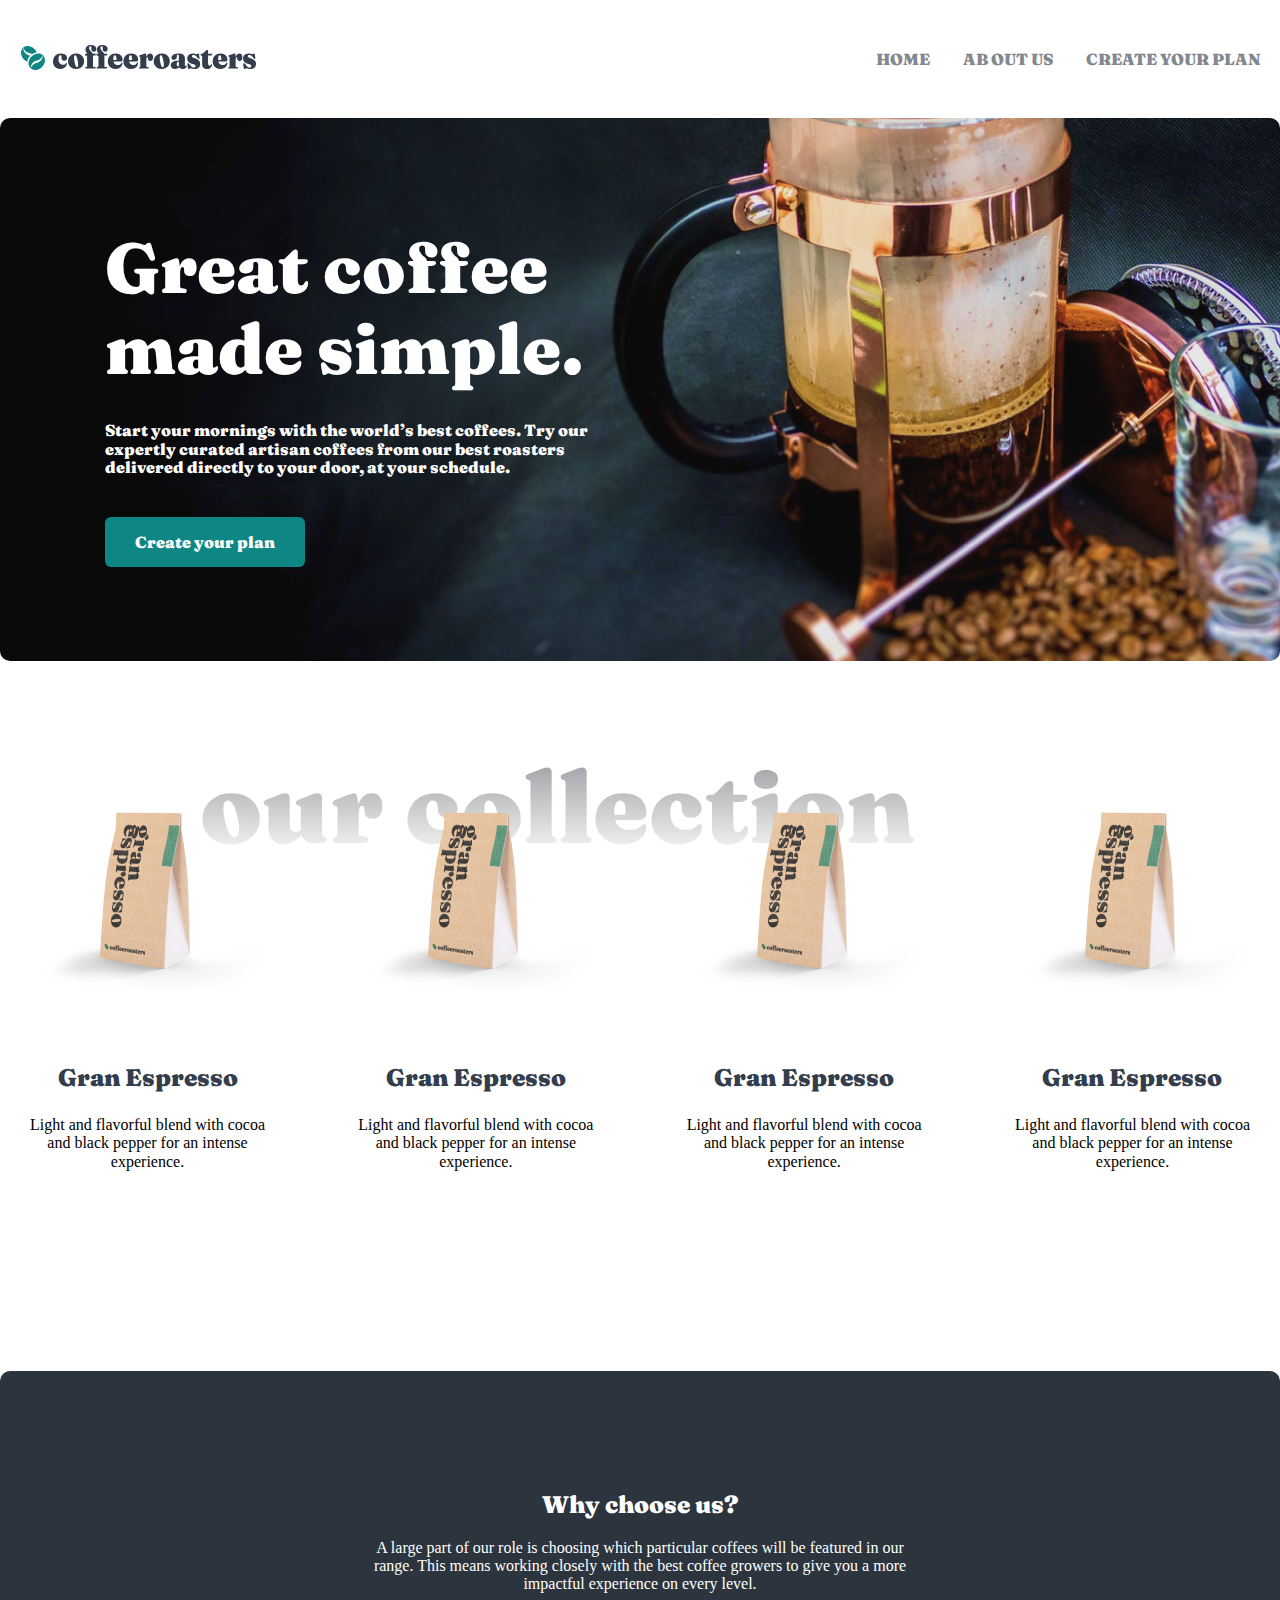
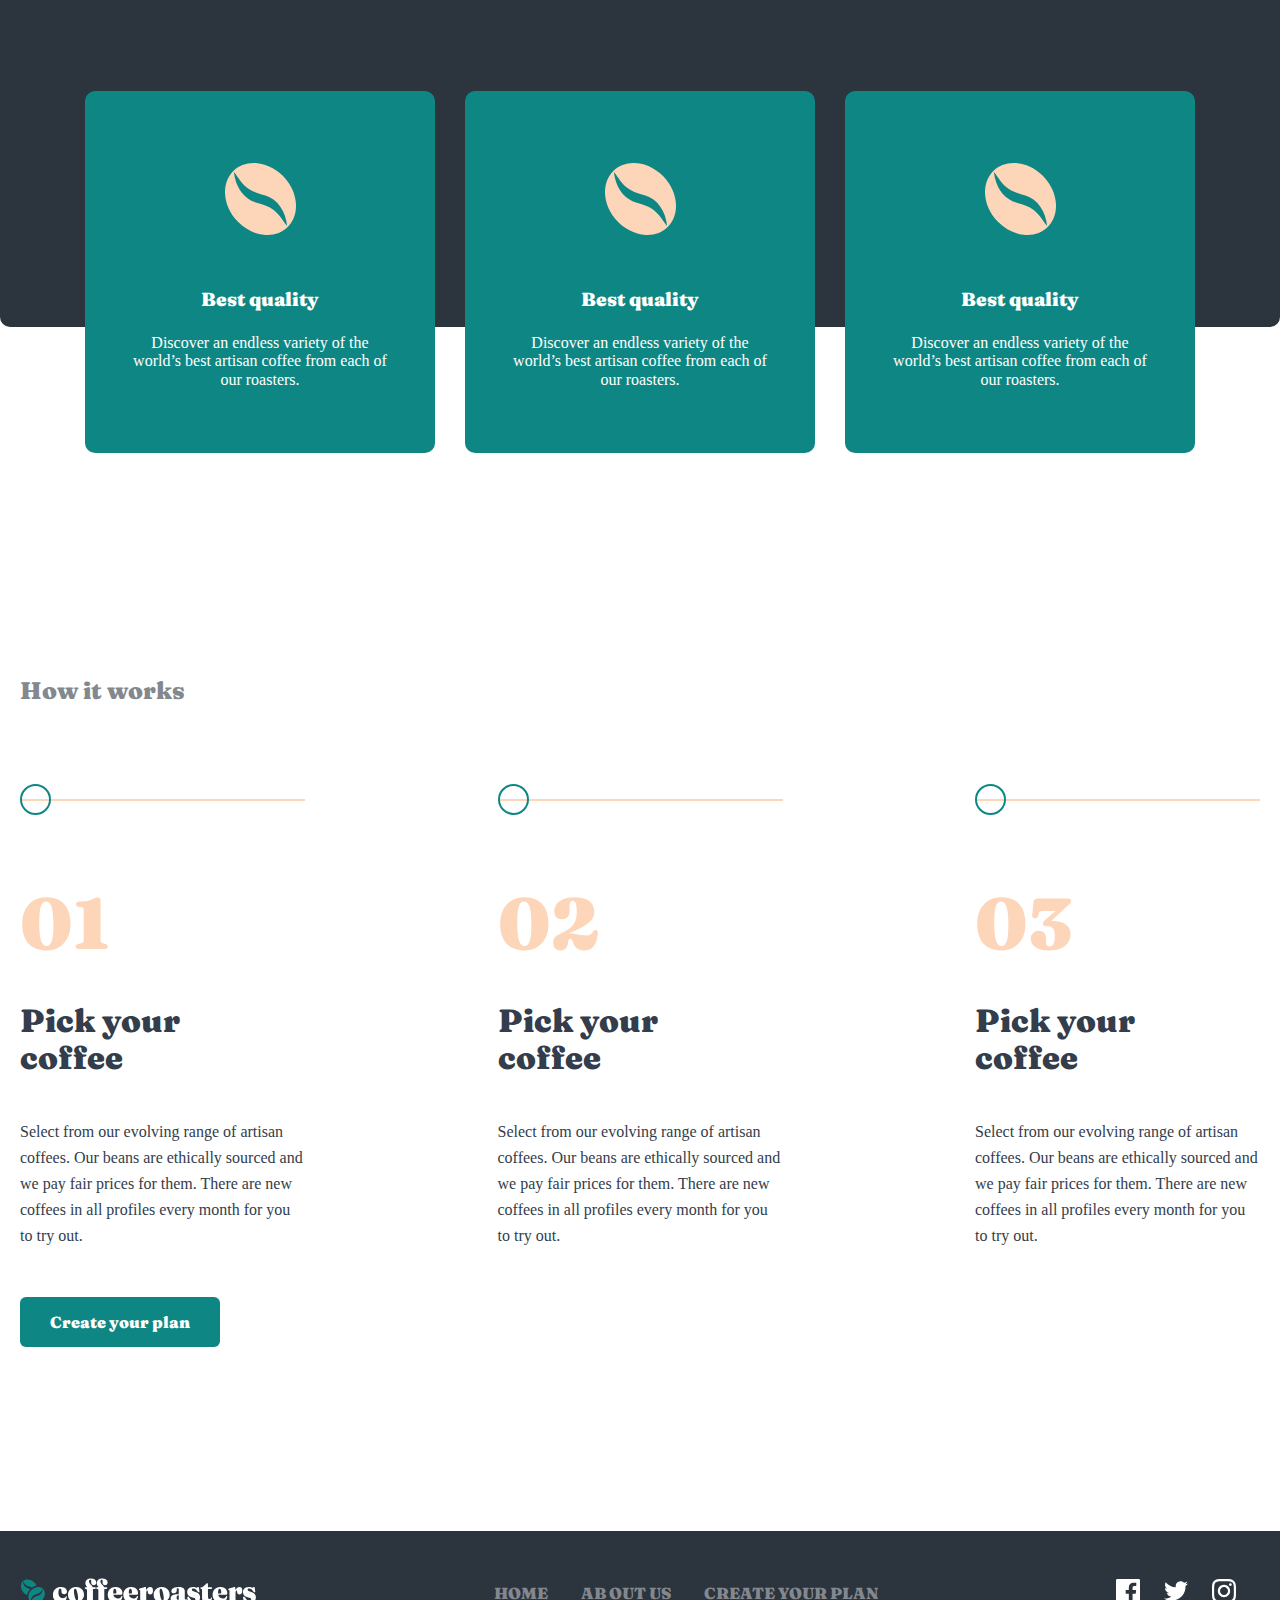
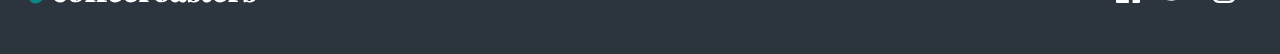
==== commit 5d514075: "about page finished" ====
--- a/index.html
+++ b/index.html
@@ -18,7 +18,7 @@
               viewBox="0 0 237 27"
               fill="none"
               xmlns="http://www.w3.org/2000/svg"
-            >
+            > 
               <g id="Group 5">
                 <path
                   id="coffeeroasters"
--- a/css/main.css
+++ b/css/main.css
@@ -6,10 +6,8 @@
  * 2. Prevent adjustments of font size after orientation changes in iOS.
  */
 html {
-  line-height: 1.15;
-  /* 1 */
-  -webkit-text-size-adjust: 100%;
-  /* 2 */
+  line-height: 1.15; /* 1 */
+  -webkit-text-size-adjust: 100%; /* 2 */
 }
 
 /* Sections
@@ -44,13 +42,9 @@
  * 2. Show the overflow in Edge and IE.
  */
 hr {
-  -webkit-box-sizing: content-box;
-          box-sizing: content-box;
-  /* 1 */
-  height: 0;
-  /* 1 */
-  overflow: visible;
-  /* 2 */
+  box-sizing: content-box; /* 1 */
+  height: 0; /* 1 */
+  overflow: visible; /* 2 */
 }
 
 /**
@@ -58,10 +52,8 @@
  * 2. Correct the odd `em` font sizing in all browsers.
  */
 pre {
-  font-family: monospace, monospace;
-  /* 1 */
-  font-size: 1em;
-  /* 2 */
+  font-family: monospace, monospace; /* 1 */
+  font-size: 1em; /* 2 */
 }
 
 /* Text-level semantics
@@ -78,13 +70,10 @@
  * 2. Add the correct text decoration in Chrome, Edge, IE, Opera, and Safari.
  */
 abbr[title] {
-  border-bottom: none;
-  /* 1 */
-  text-decoration: underline;
-  /* 2 */
+  border-bottom: none; /* 1 */
+  text-decoration: underline; /* 2 */
   -webkit-text-decoration: underline dotted;
-          text-decoration: underline dotted;
-  /* 2 */
+          text-decoration: underline dotted; /* 2 */
 }
 
 /**
@@ -102,10 +91,8 @@
 code,
 kbd,
 samp {
-  font-family: monospace, monospace;
-  /* 1 */
-  font-size: 1em;
-  /* 2 */
+  font-family: monospace, monospace; /* 1 */
+  font-size: 1em; /* 2 */
 }
 
 /**
@@ -155,14 +142,10 @@
 optgroup,
 select,
 textarea {
-  font-family: inherit;
-  /* 1 */
-  font-size: 100%;
-  /* 1 */
-  line-height: 1.15;
-  /* 1 */
-  margin: 0;
-  /* 2 */
+  font-family: inherit; /* 1 */
+  font-size: 100%; /* 1 */
+  line-height: 1.15; /* 1 */
+  margin: 0; /* 2 */
 }
 
 /**
@@ -170,8 +153,7 @@
  * 1. Show the overflow in Edge.
  */
 button,
-input {
-  /* 1 */
+input { /* 1 */
   overflow: visible;
 }
 
@@ -180,8 +162,7 @@
  * 1. Remove the inheritance of text transform in Firefox.
  */
 button,
-select {
-  /* 1 */
+select { /* 1 */
   text-transform: none;
 }
 
@@ -189,9 +170,9 @@
  * Correct the inability to style clickable types in iOS and Safari.
  */
 button,
-[type="button"],
-[type="reset"],
-[type="submit"] {
+[type=button],
+[type=reset],
+[type=submit] {
   -webkit-appearance: button;
 }
 
@@ -199,9 +180,9 @@
  * Remove the inner border and padding in Firefox.
  */
 button::-moz-focus-inner,
-[type="button"]::-moz-focus-inner,
-[type="reset"]::-moz-focus-inner,
-[type="submit"]::-moz-focus-inner {
+[type=button]::-moz-focus-inner,
+[type=reset]::-moz-focus-inner,
+[type=submit]::-moz-focus-inner {
   border-style: none;
   padding: 0;
 }
@@ -210,9 +191,9 @@
  * Restore the focus styles unset by the previous rule.
  */
 button:-moz-focusring,
-[type="button"]:-moz-focusring,
-[type="reset"]:-moz-focusring,
-[type="submit"]:-moz-focusring {
+[type=button]:-moz-focusring,
+[type=reset]:-moz-focusring,
+[type=submit]:-moz-focusring {
   outline: 1px dotted ButtonText;
 }
 
@@ -230,19 +211,12 @@
  *    `fieldset` elements in all browsers.
  */
 legend {
-  -webkit-box-sizing: border-box;
-          box-sizing: border-box;
-  /* 1 */
-  color: inherit;
-  /* 2 */
-  display: table;
-  /* 1 */
-  max-width: 100%;
-  /* 1 */
-  padding: 0;
-  /* 3 */
-  white-space: normal;
-  /* 1 */
+  box-sizing: border-box; /* 1 */
+  color: inherit; /* 2 */
+  display: table; /* 1 */
+  max-width: 100%; /* 1 */
+  padding: 0; /* 3 */
+  white-space: normal; /* 1 */
 }
 
 /**
@@ -263,20 +237,17 @@
  * 1. Add the correct box sizing in IE 10.
  * 2. Remove the padding in IE 10.
  */
-[type="checkbox"],
-[type="radio"] {
-  -webkit-box-sizing: border-box;
-          box-sizing: border-box;
-  /* 1 */
-  padding: 0;
-  /* 2 */
+[type=checkbox],
+[type=radio] {
+  box-sizing: border-box; /* 1 */
+  padding: 0; /* 2 */
 }
 
 /**
  * Correct the cursor style of increment and decrement buttons in Chrome.
  */
-[type="number"]::-webkit-inner-spin-button,
-[type="number"]::-webkit-outer-spin-button {
+[type=number]::-webkit-inner-spin-button,
+[type=number]::-webkit-outer-spin-button {
   height: auto;
 }
 
@@ -284,17 +255,15 @@
  * 1. Correct the odd appearance in Chrome and Safari.
  * 2. Correct the outline style in Safari.
  */
-[type="search"] {
-  -webkit-appearance: textfield;
-  /* 1 */
-  outline-offset: -2px;
-  /* 2 */
+[type=search] {
+  -webkit-appearance: textfield; /* 1 */
+  outline-offset: -2px; /* 2 */
 }
 
 /**
  * Remove the inner padding in Chrome and Safari on macOS.
  */
-[type="search"]::-webkit-search-decoration {
+[type=search]::-webkit-search-decoration {
   -webkit-appearance: none;
 }
 
@@ -303,10 +272,8 @@
  * 2. Change font properties to `inherit` in Safari.
  */
 ::-webkit-file-upload-button {
-  -webkit-appearance: button;
-  /* 1 */
-  font: inherit;
-  /* 2 */
+  -webkit-appearance: button; /* 1 */
+  font: inherit; /* 2 */
 }
 
 /* Interactive
@@ -343,25 +310,22 @@
 
 /* FONTS */
 @font-face {
-  font-family: 'Fraunces-italic';
+  font-family: "Fraunces-italic";
   src: url("../fonts/Fraunces-9ptBlackItalic.woff2") format("woff2"), url("../fonts//Fraunces-9ptBlack.woff") format("woff");
   font-weight: 900;
   font-style: italic;
   font-display: swap;
 }
-
 @font-face {
-  font-family: 'Fraunces';
+  font-family: "Fraunces";
   src: url("../fonts/Fraunces-9ptBlack.woff2") format("woff2"), url("../fonts//Fraunces-9ptBlackItalic.woff") format("woff");
   font-weight: 900;
   font-style: normal;
   font-display: swap;
 }
-
 /* GENERAL */
 html {
-  -webkit-box-sizing: border-box;
-          box-sizing: border-box;
+  box-sizing: border-box;
   height: 100%;
   scroll-behavior: smooth;
 }
@@ -369,18 +333,12 @@
 *,
 *::before,
 *::after {
-  -webkit-box-sizing: inherit;
-          box-sizing: inherit;
+  box-sizing: inherit;
 }
 
 body {
-  display: -webkit-box;
-  display: -ms-flexbox;
-  display: flex;
-  -webkit-box-orient: vertical;
-  -webkit-box-direction: normal;
-      -ms-flex-direction: column;
-          flex-direction: column;
+  display: flex;
+  flex-direction: column;
   height: 100%;
   padding: 0;
   margin: 0;
@@ -421,16 +379,10 @@
 }
 
 .header-section__wrapper {
-  display: -webkit-box;
-  display: -ms-flexbox;
   display: flex;
   position: relative;
-  -webkit-box-pack: justify;
-      -ms-flex-pack: justify;
-          justify-content: space-between;
-  -webkit-box-align: center;
-      -ms-flex-align: center;
-          align-items: center;
+  justify-content: space-between;
+  align-items: center;
 }
 
 .header-section__nav-btn {
@@ -474,35 +426,27 @@
   .header-section__nav-btn {
     display: block;
   }
-  .header-section__nav--active
-.header-section__nav-wrapper {
+  .header-section__nav--active .header-section__nav-wrapper {
     display: block;
     padding: 100px 0 400px 0;
     position: absolute;
     top: 50px;
     width: 100%;
     left: 0px;
-    background: #8e8e8e;
-    background: -webkit-gradient(linear, left bottom, left top, from(rgba(142, 142, 142, 0)), color-stop(57%, white), to(#fefcf7));
-    background: linear-gradient(0deg, rgba(142, 142, 142, 0) 0%, white 57%, #fefcf7 100%);
-  }
-}
-
+    background: rgb(142, 142, 142);
+    background: linear-gradient(0deg, rgba(142, 142, 142, 0) 0%, rgb(255, 255, 255) 57%, rgb(254, 252, 247) 100%);
+  }
+}
 .site-logo {
-  -webkit-transition: opacity 0.3s ease;
   transition: opacity 0.3s ease;
 }
-
 .site-logo:hover {
   opacity: 0.7;
 }
 
 .site-nav__list {
-  display: -webkit-box;
-  display: -ms-flexbox;
-  display: flex;
-  -ms-flex-wrap: wrap;
-      flex-wrap: wrap;
+  display: flex;
+  flex-wrap: wrap;
   margin: 0;
   padding: 0;
   list-style: none;
@@ -517,10 +461,8 @@
   text-transform: uppercase;
   text-decoration: none;
   color: #83888F;
-  -webkit-transition: all 0.3s ease;
   transition: all 0.3s ease;
 }
-
 .site-nav__item-link:hover {
   color: #333D4B;
   font-weight: bold;
@@ -528,16 +470,13 @@
 
 @media only screen and (max-width: 700px) {
   .site-nav__list {
-    -webkit-box-pack: justify;
-        -ms-flex-pack: justify;
-            justify-content: space-between;
+    justify-content: space-between;
     margin: 30px 0;
   }
   .site-nav__item:not(:last-child) {
     margin-right: 10px;
   }
 }
-
 @media only screen and (max-width: 500px) {
   .site-nav {
     display: block;
@@ -553,7 +492,6 @@
     margin-bottom: 20px;
   }
 }
-
 .hero-section {
   margin-bottom: 136px;
 }
@@ -563,7 +501,7 @@
   border-radius: 10px;
   background-image: url("../../img/HeroBg.jpg");
   color: #fff;
-  background-color: #bcbcbc;
+  background-color: rgb(188, 188, 188);
 }
 
 .hero-section__content-wrapper {
@@ -590,7 +528,6 @@
     font-size: 60px;
   }
 }
-
 @media only screen and (max-width: 700px) {
   .hero-section__wrapper {
     padding: 90px 0;
@@ -606,7 +543,6 @@
     font-size: 15px;
   }
 }
-
 @media only screen and (max-width: 500px) {
   .hero-section__content-wrapper {
     width: 300px;
@@ -620,14 +556,12 @@
     font-size: 15px;
   }
 }
-
 @media only screen and (max-width: 350px) {
   .hero-section__wrapper {
     background-image: url("../../img/heroMobileBg.jpg");
     background-size: cover;
   }
 }
-
 .primary-link {
   width: 217px;
   padding: 15px 30px;
@@ -635,10 +569,8 @@
   text-decoration: none;
   color: #fff;
   background-color: #0E8784;
-  -webkit-transition: background-color 0.3s ease;
   transition: background-color 0.3s ease;
 }
-
 .primary-link:hover {
   background-color: #66D2CF;
 }
@@ -658,7 +590,6 @@
   top: -215px;
   left: 110px;
   font-size: 150px;
-  background: -webkit-gradient(linear, left top, left bottom, from(#96999d), to(#fff));
   background: linear-gradient(#96999d, #fff);
   -webkit-background-clip: text;
   -webkit-text-fill-color: transparent;
@@ -668,14 +599,9 @@
   margin: 0;
   padding: 0;
   list-style: none;
-  display: -webkit-box;
-  display: -ms-flexbox;
-  display: flex;
-  -ms-flex-wrap: wrap;
-      flex-wrap: wrap;
-  -webkit-box-pack: justify;
-      -ms-flex-pack: justify;
-          justify-content: space-between;
+  display: flex;
+  flex-wrap: wrap;
+  justify-content: space-between;
   list-style: none;
 }
 
@@ -710,7 +636,6 @@
     font-size: 100px;
   }
 }
-
 @media only screen and (max-width: 1000px) {
   .collection__title {
     top: -130px;
@@ -719,7 +644,6 @@
     font-size: 80px;
   }
 }
-
 @media only screen and (max-width: 800px) {
   .collection__title {
     top: -130px;
@@ -728,7 +652,6 @@
     font-size: 60px;
   }
 }
-
 @media only screen and (max-width: 600px) {
   .collection__title {
     top: -130px;
@@ -737,7 +660,6 @@
     font-size: 40px;
   }
 }
-
 @media only screen and (max-width: 540px) {
   .collection__title {
     top: -130px;
@@ -746,12 +668,9 @@
     font-size: 30px;
   }
   .collection__cards {
-    -webkit-box-pack: center;
-        -ms-flex-pack: center;
-            justify-content: center;
-  }
-}
-
+    justify-content: center;
+  }
+}
 @media only screen and (max-width: 400px) {
   .collection__title {
     top: -130px;
@@ -760,7 +679,6 @@
     font-size: 30px;
   }
 }
-
 .choose {
   margin-bottom: 350px;
 }
@@ -789,15 +707,10 @@
   list-style: none;
   position: absolute;
   padding: 0 20px;
-  display: -webkit-box;
-  display: -ms-flexbox;
-  display: flex;
-  -ms-flex-wrap: wrap;
-      flex-wrap: wrap;
+  display: flex;
+  flex-wrap: wrap;
   width: 100%;
-  -webkit-box-pack: center;
-      -ms-flex-pack: center;
-          justify-content: center;
+  justify-content: center;
   top: 320px;
   list-style: none;
 }
@@ -810,7 +723,6 @@
   border-radius: 10px;
   background-color: #0E8784;
 }
-
 .choose__card:not(:last-child) {
   margin-right: 30px;
 }
@@ -824,19 +736,16 @@
     margin-bottom: 500px;
   }
 }
-
 @media only screen and (max-width: 800px) {
   .choose {
     margin-bottom: 1000px;
   }
 }
-
 @media only screen and (max-width: 740px) {
   .choose__card:not(:last-child) {
     margin-right: 0px;
   }
 }
-
 @media only screen and (max-width: 550px) {
   .choose__title-wrapper {
     width: 400px;
@@ -848,15 +757,22 @@
     margin-right: 0px;
   }
 }
-
 @media only screen and (max-width: 400px) {
   .choose__title-wrapper {
     width: 250px;
   }
 }
-
 .work {
   margin-bottom: 200px;
+}
+
+.work__wrapper-create {
+  padding: 80px;
+  border-radius: 10px;
+  background-color: #333D4B;
+}
+.work__wrapper-create .work__item {
+  color: #fff;
 }
 
 .work__title {
@@ -870,21 +786,15 @@
   margin: 0;
   padding: 0;
   list-style: none;
-  display: -webkit-box;
-  display: -ms-flexbox;
-  display: flex;
-  -ms-flex-wrap: wrap;
-      flex-wrap: wrap;
-  -webkit-box-pack: justify;
-      -ms-flex-pack: justify;
-          justify-content: space-between;
+  display: flex;
+  flex-wrap: wrap;
+  justify-content: space-between;
 }
 
 .work__item {
   width: 285px;
   position: relative;
 }
-
 .work__item::after {
   display: block;
   position: absolute;
@@ -893,9 +803,8 @@
   width: 100%;
   height: 2px;
   background-color: #FDD6BA;
-  content: '';
-}
-
+  content: "";
+}
 .work__item::before {
   display: block;
   margin-bottom: 67px;
@@ -904,8 +813,8 @@
   height: 31px;
   border: 2px solid #0E8784;
   border-radius: 50%;
-  background-color: #fff;
-  content: '';
+  background-color: transparent;
+  content: "";
 }
 
 .work__item-num {
@@ -926,10 +835,17 @@
 .work__item-text {
   margin: 0;
   margin-bottom: 64px;
-  font-family: 'Barlow';
+  font-family: "Barlow";
   font-size: 16px;
   line-height: 26px;
   color: #333D4B;
+}
+
+.work__wrapper-create .work__item-title {
+  color: #fff !important;
+}
+.work__wrapper-create .work__item-text {
+  color: #fff !important;
 }
 
 @media only screen and (max-width: 900px) {
@@ -956,47 +872,30 @@
     margin-bottom: 24px;
   }
   .work__item-link {
-    display: -webkit-box;
-    display: -ms-flexbox;
     display: flex;
-    -webkit-box-pack: center;
-        -ms-flex-pack: center;
-            justify-content: center;
-  }
-}
-
+    justify-content: center;
+  }
+}
 @media only screen and (max-width: 600px) {
   .work__item {
     width: 100%;
   }
 }
-
 .footer-section {
   padding: 47px 0;
   background-color: #2C343E;
 }
 
 .footer-section__wrapper {
-  display: -webkit-box;
-  display: -ms-flexbox;
-  display: flex;
-  -webkit-box-align: center;
-      -ms-flex-align: center;
-          align-items: center;
-  -ms-flex-wrap: wrap;
-      flex-wrap: wrap;
-  -webkit-box-pack: justify;
-      -ms-flex-pack: justify;
-          justify-content: space-between;
+  display: flex;
+  align-items: center;
+  flex-wrap: wrap;
+  justify-content: space-between;
 }
 
 .footer-section__messengers {
-  display: -webkit-box;
-  display: -ms-flexbox;
-  display: flex;
-  -webkit-box-align: center;
-      -ms-flex-align: center;
-          align-items: center;
+  display: flex;
+  align-items: center;
   margin: 0;
   padding: 0;
   list-style: none;
@@ -1008,33 +907,271 @@
 
 .footer-section__messenger-link {
   color: #fff;
-  -webkit-transition: color 0.3s ease;
   transition: color 0.3s ease;
 }
-
 .footer-section__messenger-link:hover {
   color: #FDD6BA;
 }
 
 @media only screen and (max-width: 800px) {
   .footer-section__wrapper {
-    -webkit-box-pack: center;
-        -ms-flex-pack: center;
-            justify-content: center;
+    justify-content: center;
   }
   .footer-section__messengers {
     width: 100%;
-    -webkit-box-pack: center;
-        -ms-flex-pack: center;
-            justify-content: center;
+    justify-content: center;
     margin-top: 20px;
   }
 }
-
 @media only screen and (max-width: 500px) {
   .footer-logo {
     width: 236px;
     margin: 0 auto;
   }
 }
-/*# sourceMappingURL=main.css.map */+.about-section {
+  margin-bottom: 150px;
+}
+
+.about-section__wrapper {
+  padding: 115px 20px;
+  border-radius: 10px;
+  background-image: url("../../img/aboutBg.png");
+  background-repeat: no-repeat;
+}
+
+.about-section__content-wrapper {
+  margin-left: 80px;
+  width: 445px;
+  color: #ffffff;
+}
+
+.about-section__title {
+  margin: 0;
+  margin-bottom: 20px;
+  font-size: 40px;
+  font-style: normal;
+  font-weight: 900;
+  line-height: 48px;
+}
+
+.about-section__text {
+  font-size: 16px;
+  font-style: normal;
+  font-weight: normal;
+  line-height: 26px;
+}
+
+.commitment {
+  margin-bottom: 200px;
+}
+
+.commitment__wrapper {
+  display: flex;
+  justify-content: space-between;
+  align-items: center;
+  padding: 0px 80px;
+}
+
+.commitment__img {
+  background-color: #767676;
+}
+
+.commitment__content-wrapper {
+  width: 540px;
+}
+
+.commitment__title {
+  margin: 0;
+  margin-bottom: 20px;
+  font-size: 40px;
+  color: #333D4B;
+}
+
+.commitment__text {
+  margin: 0;
+  font-size: 16px;
+  color: #333D4B;
+}
+
+.coffe {
+  margin-bottom: 150px;
+}
+
+.coffe__wrapper {
+  display: flex;
+  justify-content: space-between;
+  align-items: center;
+  padding: 80px 50px 100px 80px;
+  background-color: #2C343E;
+  border-radius: 10px;
+}
+
+.coffe__content-wrapper {
+  width: 540px;
+  color: #ffffff;
+}
+
+.coffe__title {
+  margin: 0;
+  margin-bottom: 20px;
+  font-size: 40px;
+}
+
+.coffe__img {
+  z-index: 10;
+  margin-top: -150px;
+  border-radius: 10px;
+}
+
+.countries {
+  margin-bottom: 150px;
+}
+
+.countries__wrapper {
+  padding: 0px 60px;
+}
+
+.countries__title {
+  margin: 0;
+  margin-bottom: 70px;
+  font-size: 34px;
+  color: #83888F;
+}
+
+.countries__list {
+  margin: 0;
+  padding: 0;
+  list-style: none;
+  display: flex;
+  justify-content: space-between;
+  flex-wrap: wrap;
+  padding: 0px 20px;
+}
+
+.countries__item-title {
+  margin: 20px 0px;
+  font-size: 24px;
+  color: #333D4B;
+}
+
+.countries__item-text {
+  font-size: 15px;
+}
+
+.create-plan {
+  margin-bottom: 130px;
+}
+
+.create-plan__wrapper {
+  padding: 155px 750px 155px 100px;
+  background-image: url("../../img/createPlan.png");
+  background-repeat: no-repeat;
+  border-radius: 10px;
+  color: #ffffff;
+}
+
+.create-plan__title {
+  margin: 0;
+  font-size: 45px;
+}
+
+.create-plan__text {
+  margin-bottom: 0px;
+  font-size: 15px;
+}
+
+.create {
+  margin-top: -100px;
+  margin-bottom: 100px;
+}
+
+.create__wrapper {
+  display: flex;
+  justify-content: space-between;
+  padding: 70px;
+}
+
+.create__nav-list {
+  margin: 0;
+  padding: 0;
+}
+
+.create__nav-item {
+  margin-bottom: 20px;
+  padding: 0 20px 20px 30px;
+  border-bottom: 2px solid #333D4B;
+}
+.create__nav-item ::marker {
+  background-color: #333D4B;
+}
+
+.create__nav-link {
+  display: block;
+  text-decoration: none;
+  color: #333D4B;
+}
+
+.create__inputs-list-title {
+  margin-bottom: 40px;
+  font-size: 40px;
+  color: #83888F;
+}
+
+.create__inputs-list {
+  margin: 0;
+  padding: 0;
+  list-style: none;
+  display: flex;
+  align-content: center;
+  justify-content: center;
+  flex-wrap: wrap;
+  margin-bottom: 40px;
+}
+.create__inputs-list :hover {
+  opacity: 0.5;
+}
+.create__inputs-list .create__input-item {
+  position: relative;
+  width: 185px;
+  min-height: 200px;
+  margin: 10px;
+  border-radius: 5px;
+  background-color: #F4F1EB;
+  box-shadow: 0 1px 3px rgba(0, 0, 0, 0.1), 0 1px 2px rgba(0, 0, 0, 0.2);
+}
+.create__inputs-list .create__input-item .create__item-content {
+  box-sizing: border-box;
+  padding: 20px;
+  color: #333D4B;
+}
+.create__inputs-list .create__input-item input[type=radio] {
+  position: absolute;
+  left: 0;
+  top: 0;
+  width: 100%;
+  height: 100%;
+  overflow: hidden;
+  margin: 0;
+  padding: 0;
+  border: 0;
+  outline: 0;
+  opacity: 0;
+}
+.create__inputs-list .create__input-item input[type=radio] + label:before {
+  position: absolute;
+  box-sizing: border-box;
+  width: 100%;
+  height: 100%;
+  content: " ";
+  border-radius: 5px;
+}
+.create__inputs-list .create__input-item input[type=radio]:focus + label:before {
+  border: 3px solid #0E8784;
+}
+.create__inputs-list .create__input-item input[type=radio]:checked + label:before {
+  border: 3px solid #0E8784;
+}
+.create__inputs-list .create__input-item input[type=radio]:checked:focus + label + label:before {
+  box-shadow: 0 0 5px #0E8784;
+}/*# sourceMappingURL=main.css.map */